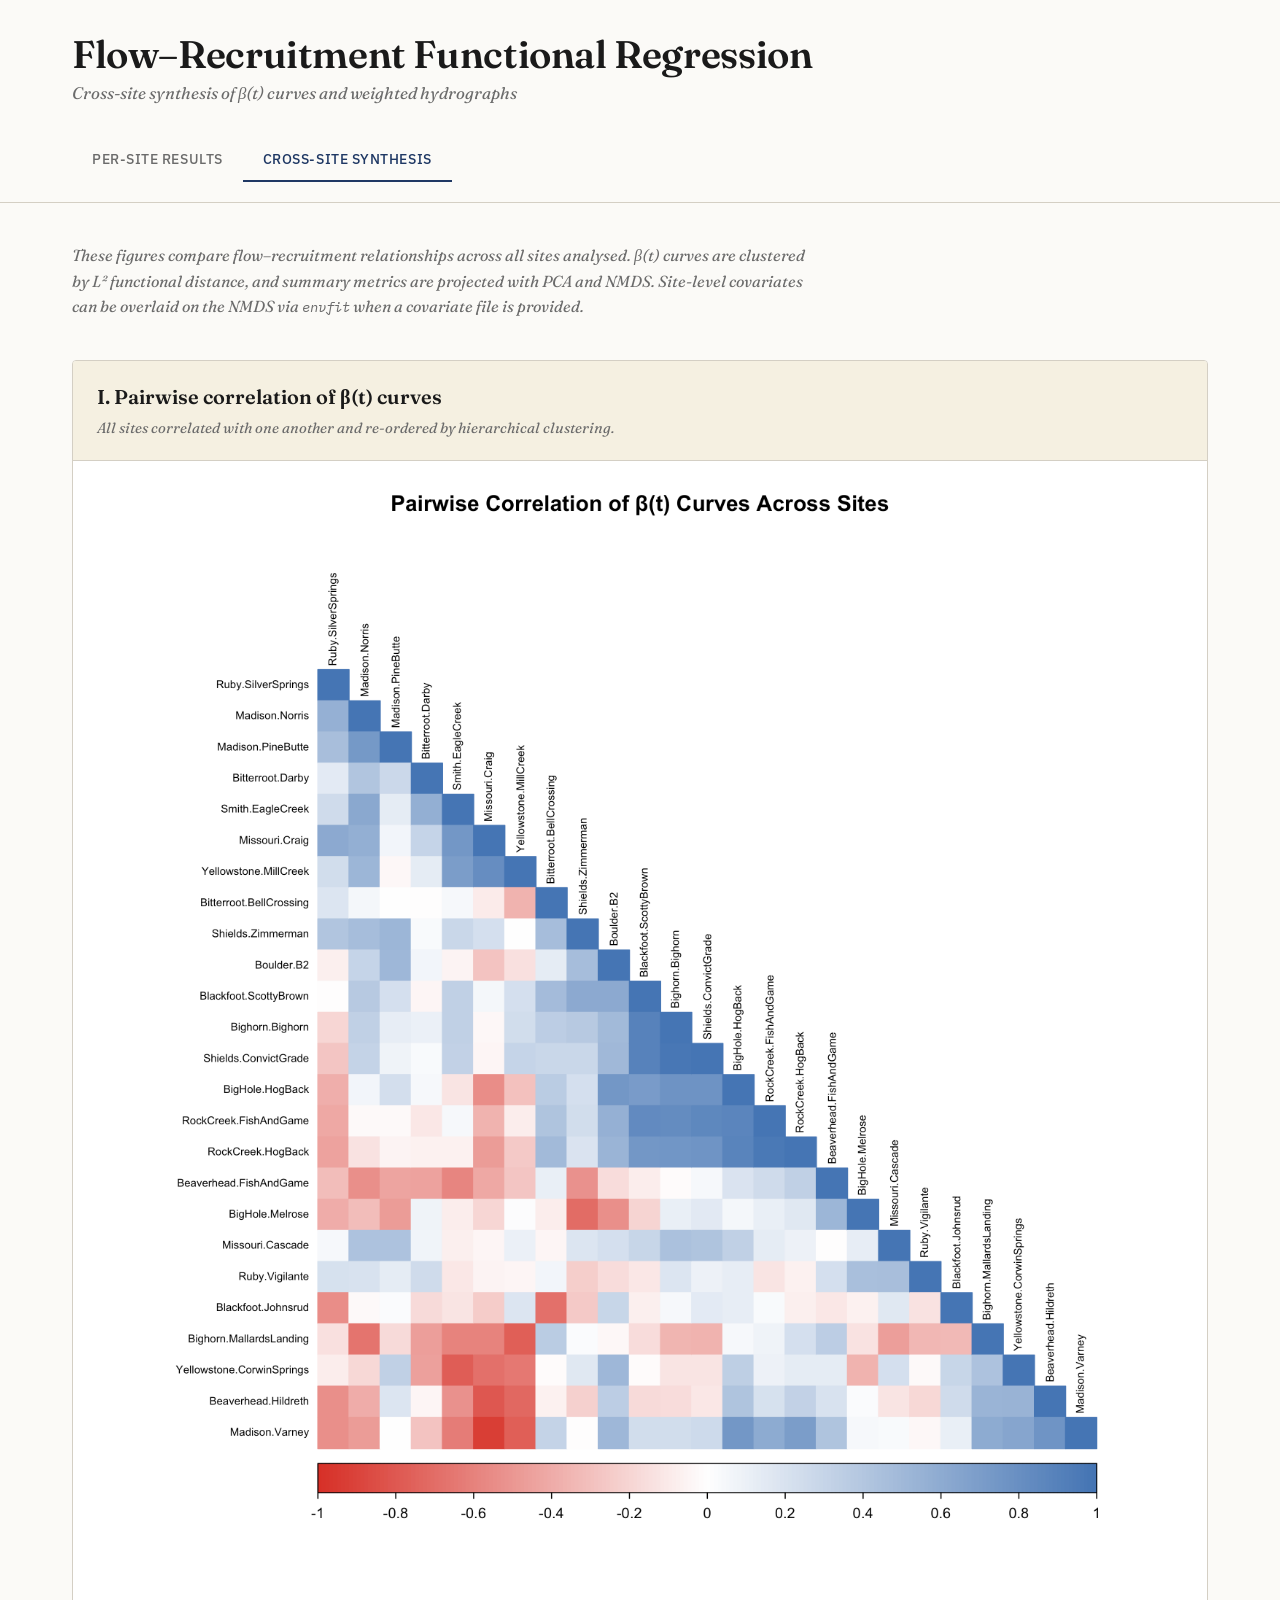
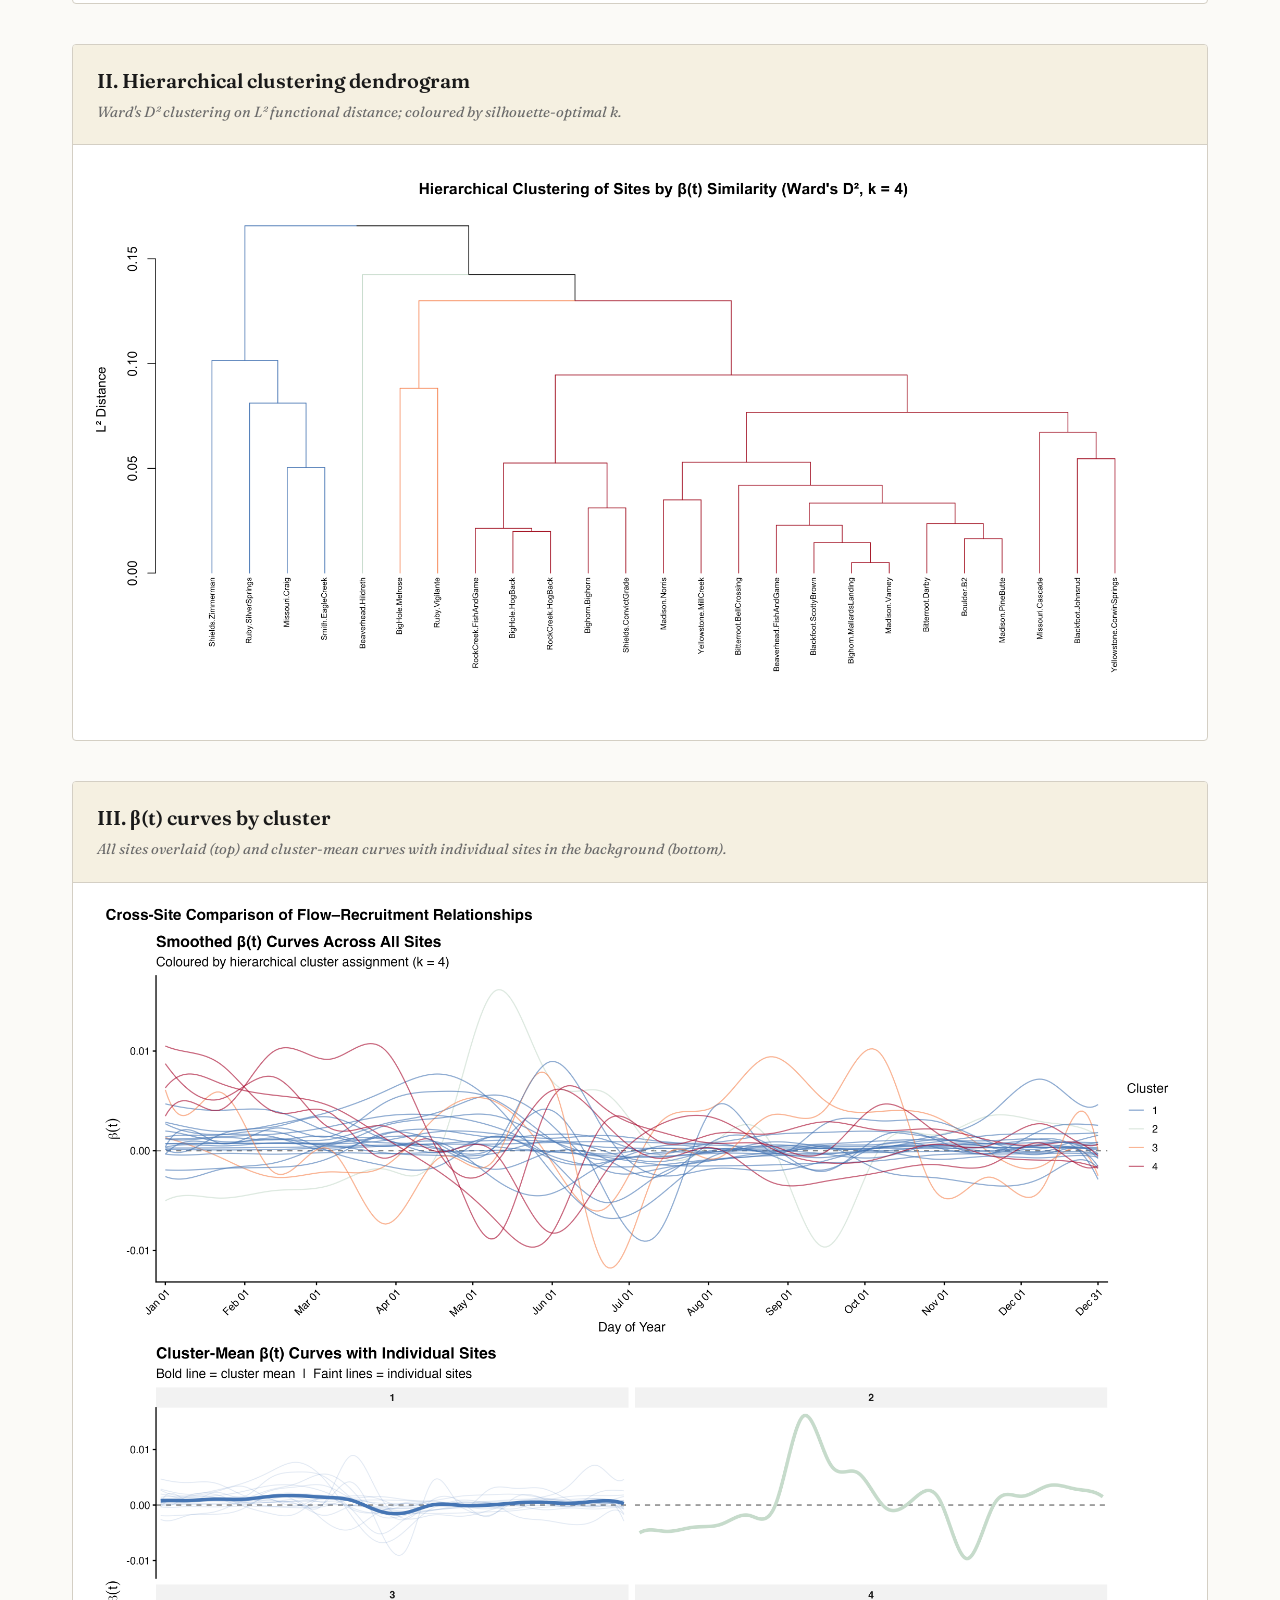
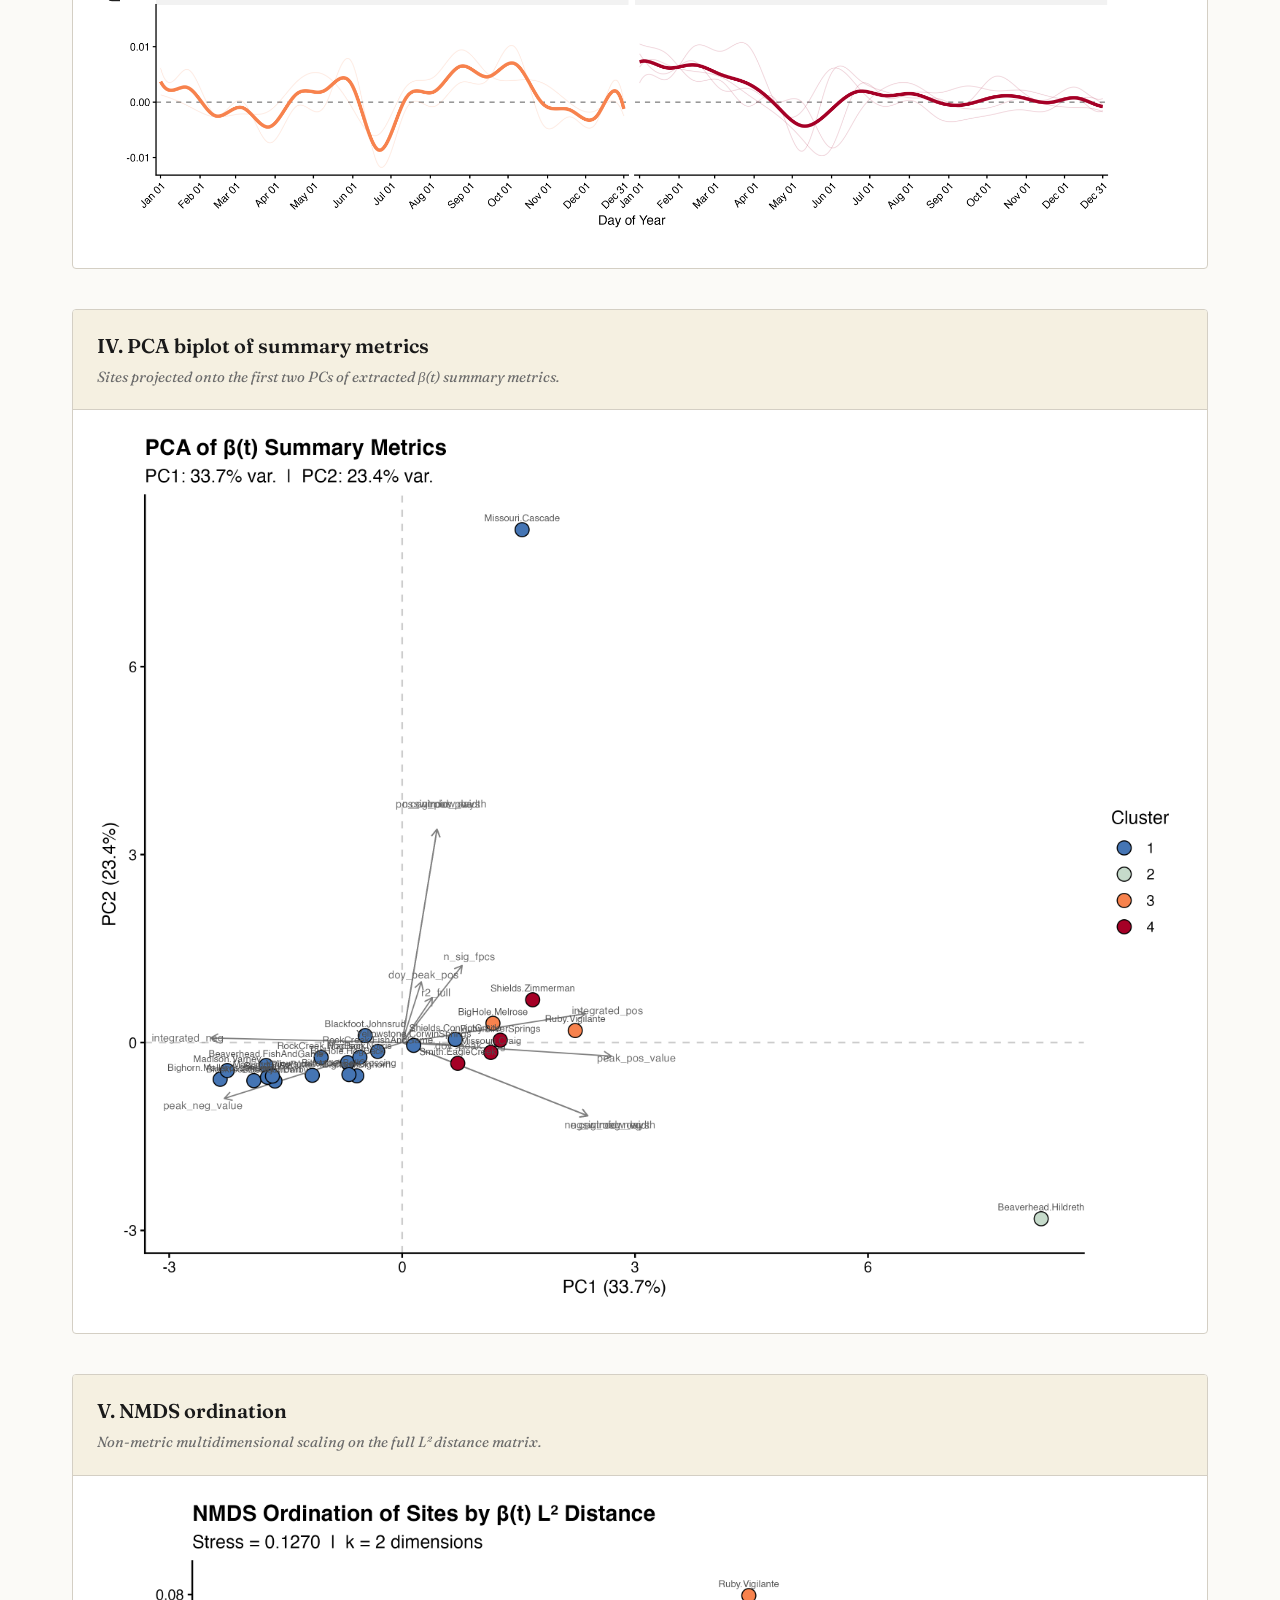
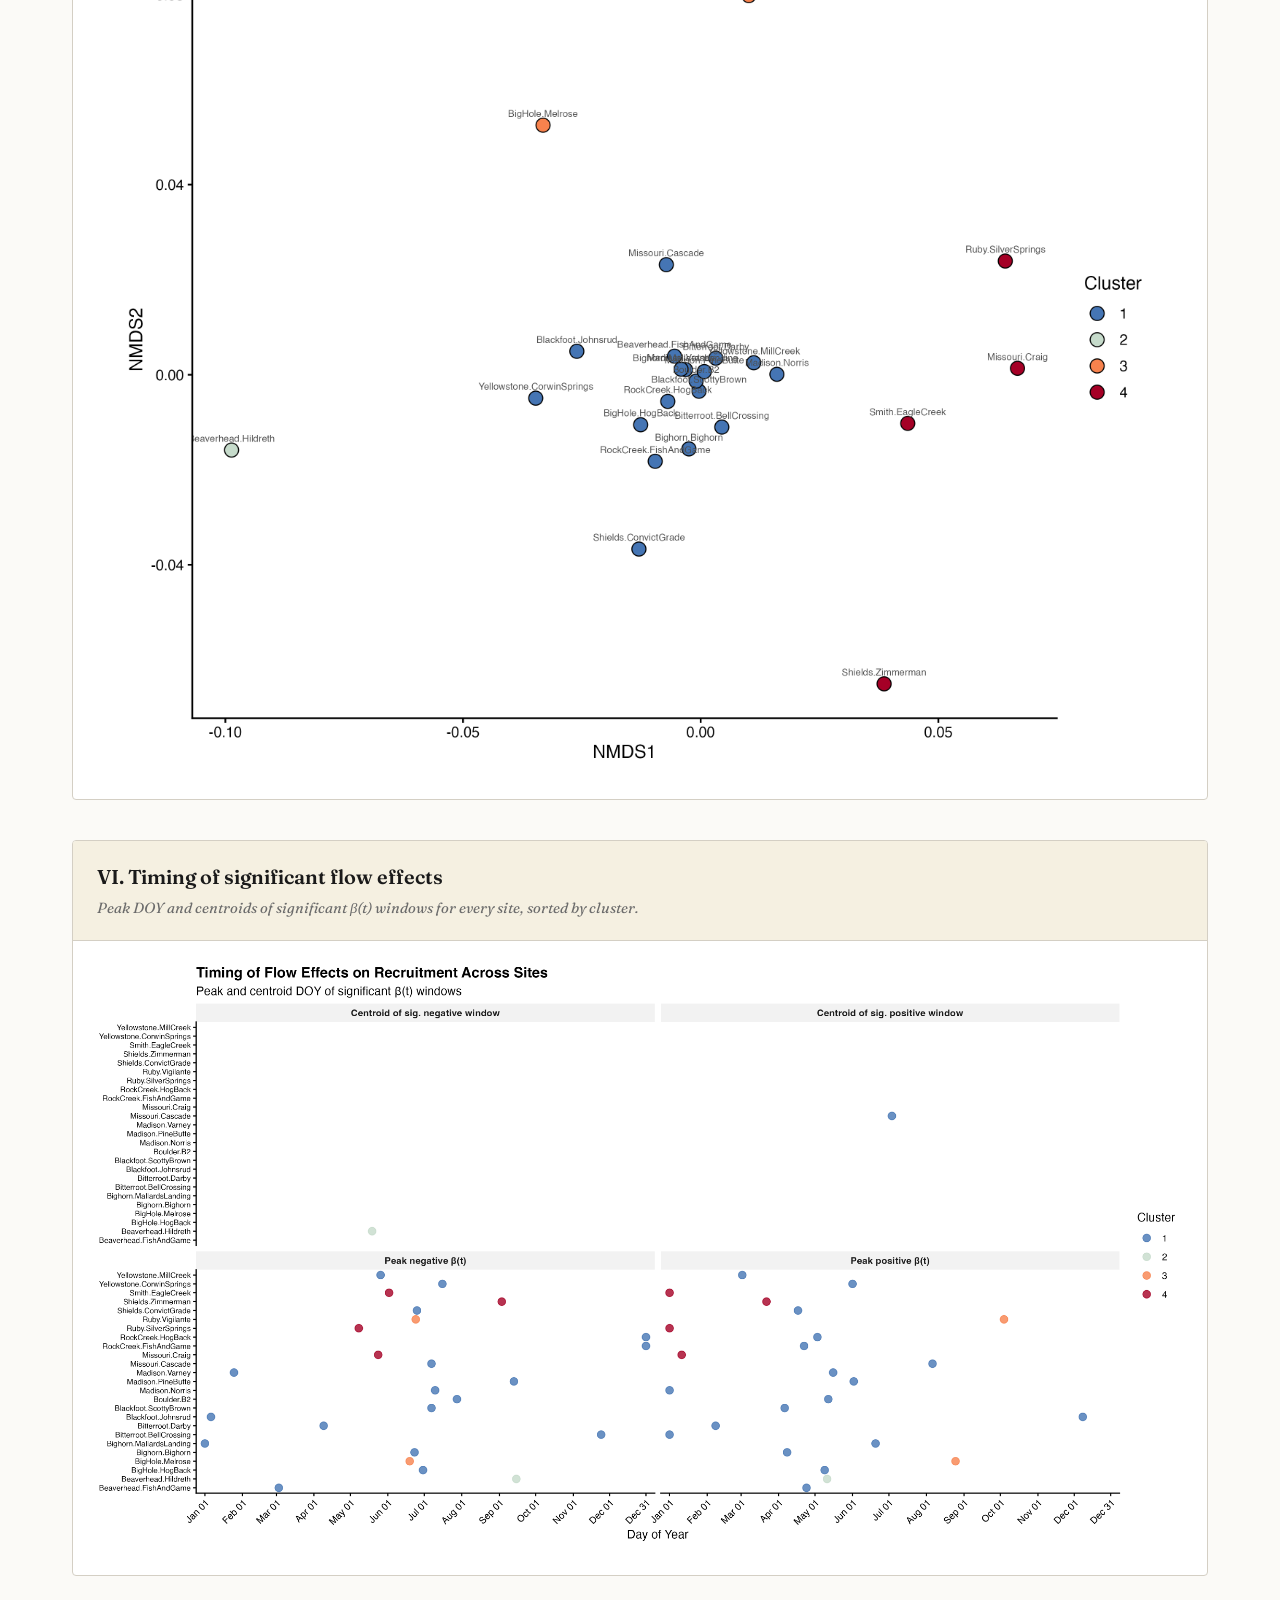
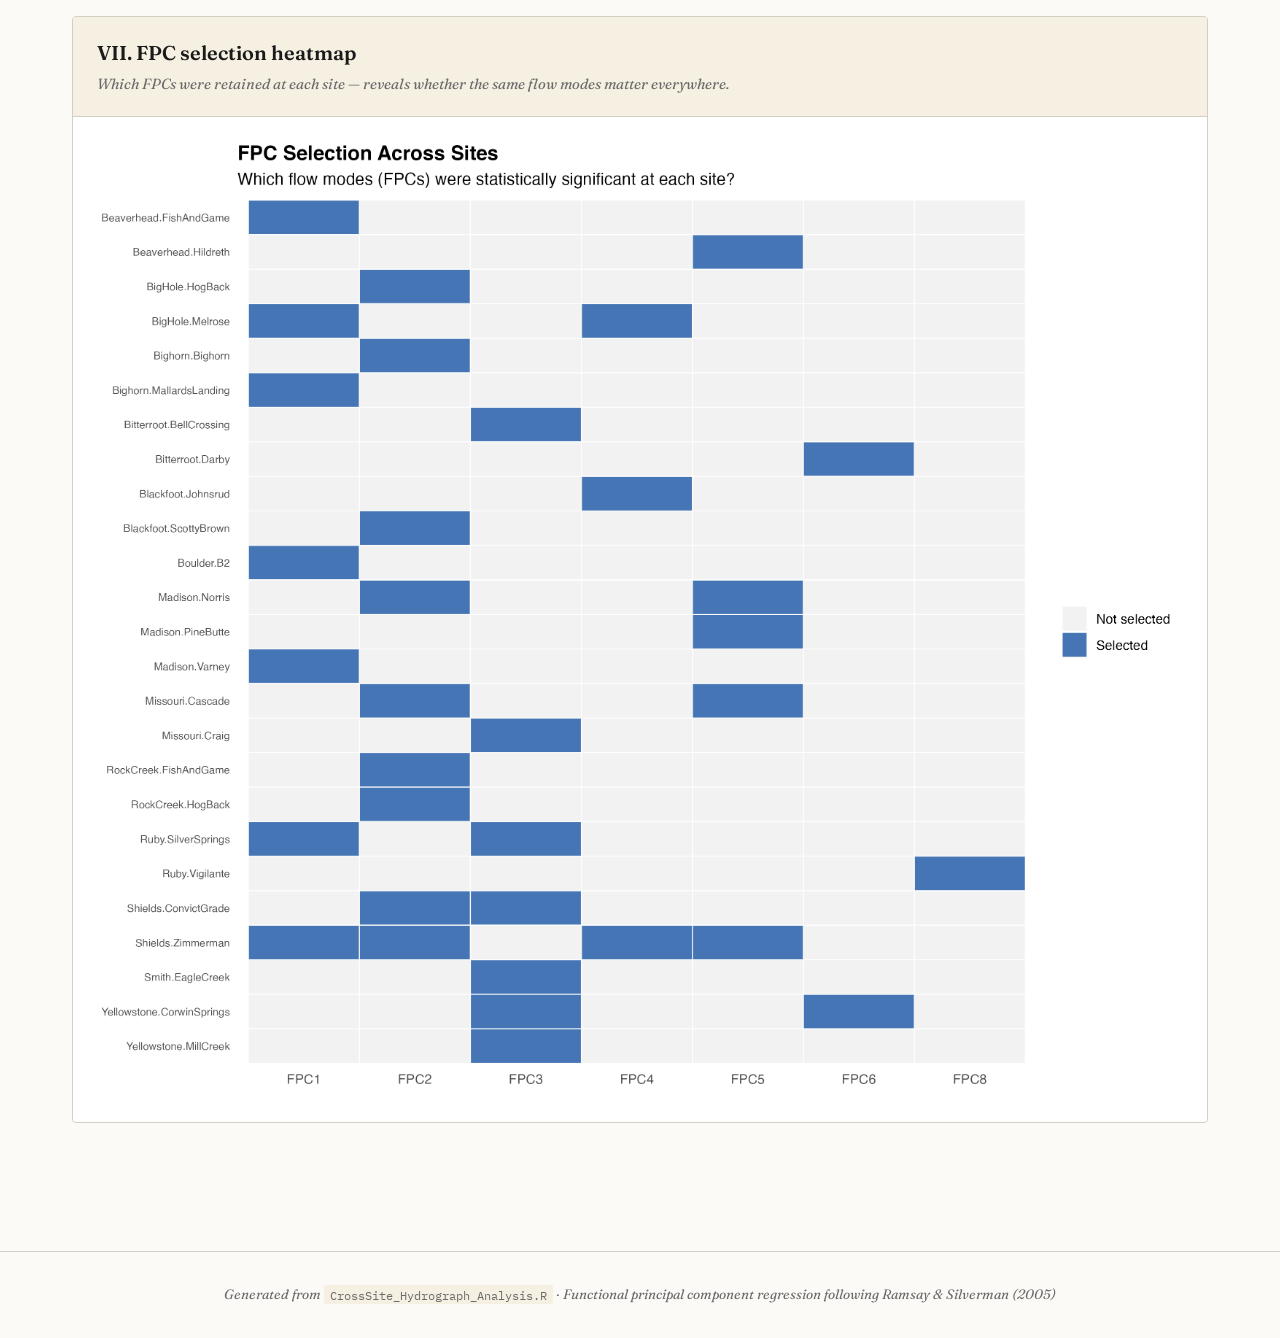
==== docs/cross_site.html @ 1766e35a "initial commit" ====
<!DOCTYPE html>
<html lang="en">
<head>
  <meta charset="UTF-8">
  <meta name="viewport" content="width=device-width, initial-scale=1.0">
  <title>Cross-site Synthesis — Flow–Recruitment FPCA</title>
  <link rel="stylesheet" href="style.css">
</head>
<body>

<header class="site-header">
  <div class="header-inner">
    <div class="brand">
      <h1>Flow–Recruitment Functional Regression</h1>
      <p class="tagline">Cross-site synthesis of β(t) curves and weighted hydrographs</p>
    </div>
    <nav class="tabs">
      <a href="index.html">Per-site Results</a>
      <a href="cross_site.html" class="active">Cross-site Synthesis</a>
    </nav>
  </div>
</header>

<main>

  <p class="section-description" style="margin-bottom: 2.5rem; max-width: 75ch;">
    These figures compare flow–recruitment relationships across all sites
    analysed. β(t) curves are clustered by L² functional distance, and summary
    metrics are projected with PCA and NMDS. Site-level covariates can be
    overlaid on the NMDS via <code style="font-family:var(--mono); font-size:0.85em;">envfit</code>
    when a covariate file is provided.
  </p>

  <div class="cross-site-grid">

    <article class="cross-site-card">
      <div class="card-header">
        <h3>I. Pairwise correlation of β(t) curves</h3>
        <p class="desc">All sites correlated with one another and re-ordered by hierarchical clustering.</p>
      </div>
      <div class="card-body">
        <img src="assets/cross_site/beta_correlation_matrix.png"
             alt="Correlation matrix of β(t) curves across sites">
      </div>
    </article>

    <article class="cross-site-card">
      <div class="card-header">
        <h3>II. Hierarchical clustering dendrogram</h3>
        <p class="desc">Ward's D² clustering on L² functional distance; coloured by silhouette-optimal k.</p>
      </div>
      <div class="card-body">
        <img src="assets/cross_site/site_dendrogram.png"
             alt="Hierarchical clustering dendrogram of sites">
      </div>
    </article>

    <article class="cross-site-card">
      <div class="card-header">
        <h3>III. β(t) curves by cluster</h3>
        <p class="desc">All sites overlaid (top) and cluster-mean curves with individual sites in the background (bottom).</p>
      </div>
      <div class="card-body">
        <img src="assets/cross_site/all_beta_curves_clustered.png"
             alt="β(t) curves coloured by cluster">
      </div>
    </article>

    <article class="cross-site-card">
      <div class="card-header">
        <h3>IV. PCA biplot of summary metrics</h3>
        <p class="desc">Sites projected onto the first two PCs of extracted β(t) summary metrics.</p>
      </div>
      <div class="card-body">
        <img src="assets/cross_site/pca_biplot.png"
             alt="PCA biplot of β(t) summary metrics">
      </div>
    </article>

    <article class="cross-site-card">
      <div class="card-header">
        <h3>V. NMDS ordination</h3>
        <p class="desc">Non-metric multidimensional scaling on the full L² distance matrix.</p>
      </div>
      <div class="card-body">
        <img src="assets/cross_site/nmds_ordination.png"
             alt="NMDS ordination of sites by β(t) distance">
      </div>
    </article>

    <article class="cross-site-card">
      <div class="card-header">
        <h3>VI. Timing of significant flow effects</h3>
        <p class="desc">Peak DOY and centroids of significant β(t) windows for every site, sorted by cluster.</p>
      </div>
      <div class="card-body">
        <img src="assets/cross_site/timing_summary.png"
             alt="Timing summary of significant flow effects">
      </div>
    </article>

    <article class="cross-site-card">
      <div class="card-header">
        <h3>VII. FPC selection heatmap</h3>
        <p class="desc">Which FPCs were retained at each site — reveals whether the same flow modes matter everywhere.</p>
      </div>
      <div class="card-body">
        <img src="assets/cross_site/fpc_selection_heatmap.png"
             alt="Heatmap of FPC selection across sites">
      </div>
    </article>

  </div>

</main>

<footer>
  Generated from <code>CrossSite_Hydrograph_Analysis.R</code> · Functional
  principal component regression following Ramsay &amp; Silverman (2005)
</footer>

</body>
</html>
---- docs/style.css ----
/* ==========================================================================
   Flow–Recruitment Functional Regression — Results Viewer
   Editorial / scientific journal aesthetic
   ========================================================================== */

@import url('https://fonts.googleapis.com/css2?family=Fraunces:opsz,wght@9..144,400;9..144,500;9..144,600;9..144,700&family=IBM+Plex+Sans:wght@400;500;600&family=IBM+Plex+Mono:wght@400;500&display=swap');

:root {
  --ink:        #1a1a1a;
  --ink-soft:   #3d3d3d;
  --ink-fade:   #6b6b6b;
  --paper:      #fbfaf7;
  --rule:       #d4cfc4;
  --rule-soft:  #e8e3d8;
  --accent:     #1f3864;
  --accent-2:   #8b1a1a;
  --highlight:  #f5f0e1;
  --serif:      'Fraunces', Georgia, 'Times New Roman', serif;
  --sans:       'IBM Plex Sans', system-ui, sans-serif;
  --mono:       'IBM Plex Mono', 'Courier New', monospace;
  --max-width:  1200px;
}

* { box-sizing: border-box; margin: 0; padding: 0; }

html { scroll-behavior: smooth; }

body {
  font-family: var(--sans);
  font-size: 16px;
  line-height: 1.6;
  color: var(--ink);
  background: var(--paper);
  -webkit-font-smoothing: antialiased;
  text-rendering: optimizeLegibility;
}

/* ============ Header ================================================== */
header.site-header {
  border-bottom: 1px solid var(--rule);
  background: var(--paper);
  padding: 2rem 0 1.25rem;
}

.header-inner {
  max-width: var(--max-width);
  margin: 0 auto;
  padding: 0 2rem;
  display: flex;
  align-items: flex-end;
  justify-content: space-between;
  gap: 2rem;
  flex-wrap: wrap;
}

.brand h1 {
  font-family: var(--serif);
  font-weight: 600;
  font-size: clamp(1.75rem, 3vw, 2.5rem);
  line-height: 1.15;
  letter-spacing: -0.01em;
  color: var(--ink);
  margin-bottom: 0.25rem;
}

.brand .tagline {
  font-family: var(--serif);
  font-style: italic;
  font-size: 1.05rem;
  color: var(--ink-fade);
  font-weight: 400;
}

nav.tabs {
  display: flex;
  gap: 0;
  align-items: stretch;
}

nav.tabs a {
  font-family: var(--sans);
  font-size: 0.85rem;
  font-weight: 500;
  letter-spacing: 0.04em;
  text-transform: uppercase;
  color: var(--ink-fade);
  text-decoration: none;
  padding: 0.6rem 1.25rem;
  border-bottom: 2px solid transparent;
  transition: color 0.15s, border-color 0.15s;
}

nav.tabs a:hover {
  color: var(--ink);
}

nav.tabs a.active {
  color: var(--accent);
  border-bottom-color: var(--accent);
}

/* ============ Main layout ============================================= */
main {
  max-width: var(--max-width);
  margin: 0 auto;
  padding: 2.5rem 2rem 4rem;
}

/* ============ Site selector =========================================== */
.selector-bar {
  display: flex;
  align-items: center;
  gap: 1.5rem;
  padding: 1.25rem 1.5rem;
  background: white;
  border: 1px solid var(--rule);
  border-radius: 4px;
  margin-bottom: 2.5rem;
  flex-wrap: wrap;
}

.selector-bar label {
  font-family: var(--serif);
  font-size: 1rem;
  font-style: italic;
  color: var(--ink-soft);
  white-space: nowrap;
}

.selector-bar select {
  flex: 1;
  min-width: 220px;
  font-family: var(--sans);
  font-size: 0.95rem;
  font-weight: 500;
  color: var(--ink);
  padding: 0.55rem 2.25rem 0.55rem 0.85rem;
  background: white url("data:image/svg+xml,%3Csvg xmlns='http://www.w3.org/2000/svg' width='12' height='12' viewBox='0 0 12 12'%3E%3Cpath d='M2 4l4 4 4-4' stroke='%231a1a1a' stroke-width='1.5' fill='none' stroke-linecap='round' stroke-linejoin='round'/%3E%3C/svg%3E") no-repeat right 0.85rem center;
  border: 1px solid var(--rule);
  border-radius: 3px;
  appearance: none;
  cursor: pointer;
  transition: border-color 0.15s;
}

.selector-bar select:hover,
.selector-bar select:focus {
  border-color: var(--accent);
  outline: none;
}

.site-meta {
  display: flex;
  gap: 1.5rem;
  font-family: var(--mono);
  font-size: 0.78rem;
  color: var(--ink-fade);
  letter-spacing: 0.02em;
}

.site-meta .meta-item {
  display: flex;
  flex-direction: column;
  gap: 2px;
}

.site-meta .meta-label {
  text-transform: uppercase;
  font-size: 0.68rem;
  color: var(--ink-fade);
  letter-spacing: 0.08em;
}

.site-meta .meta-value {
  font-size: 0.95rem;
  color: var(--ink);
  font-weight: 500;
}

/* ============ Page sections =========================================== */
.page-section {
  margin-bottom: 4rem;
  scroll-margin-top: 1rem;
}

.section-header {
  display: flex;
  align-items: baseline;
  gap: 1rem;
  margin-bottom: 1.5rem;
  padding-bottom: 0.75rem;
  border-bottom: 1px solid var(--rule-soft);
}

.section-number {
  font-family: var(--serif);
  font-size: 0.85rem;
  font-style: italic;
  color: var(--accent-2);
  font-weight: 500;
  letter-spacing: 0.05em;
}

.section-header h2 {
  font-family: var(--serif);
  font-weight: 600;
  font-size: 1.6rem;
  letter-spacing: -0.005em;
  color: var(--ink);
}

.section-description {
  font-family: var(--serif);
  font-style: italic;
  font-size: 1rem;
  color: var(--ink-fade);
  max-width: 65ch;
  margin-bottom: 1.5rem;
}

.figure-container {
  background: white;
  border: 1px solid var(--rule);
  border-radius: 4px;
  padding: 1rem;
  text-align: center;
}

.figure-container img {
  max-width: 100%;
  height: auto;
  display: block;
  margin: 0 auto;
}

.figure-container .caption {
  font-family: var(--serif);
  font-style: italic;
  font-size: 0.9rem;
  color: var(--ink-fade);
  margin-top: 0.75rem;
  padding-top: 0.75rem;
  border-top: 1px solid var(--rule-soft);
  text-align: left;
  max-width: 90ch;
  margin-left: auto;
  margin-right: auto;
}

/* ============ Loading / empty state =================================== */
.loading {
  text-align: center;
  padding: 4rem 1rem;
  color: var(--ink-fade);
  font-family: var(--serif);
  font-style: italic;
  font-size: 1.05rem;
}

.error-box {
  padding: 1.5rem;
  background: #fff3f3;
  border-left: 4px solid var(--accent-2);
  margin: 2rem 0;
  font-family: var(--serif);
  color: var(--accent-2);
}

/* ============ Footer ================================================== */
footer {
  border-top: 1px solid var(--rule);
  margin-top: 4rem;
  padding: 2rem;
  text-align: center;
  font-family: var(--serif);
  font-style: italic;
  font-size: 0.85rem;
  color: var(--ink-fade);
}

footer code {
  font-family: var(--mono);
  font-style: normal;
  font-size: 0.78rem;
  background: var(--highlight);
  padding: 0.1rem 0.35rem;
  border-radius: 2px;
}

/* ============ Cross-site page ========================================= */
.cross-site-grid {
  display: grid;
  grid-template-columns: 1fr;
  gap: 2.5rem;
}

.cross-site-card {
  background: white;
  border: 1px solid var(--rule);
  border-radius: 4px;
  overflow: hidden;
}

.cross-site-card .card-header {
  padding: 1.25rem 1.5rem;
  background: var(--highlight);
  border-bottom: 1px solid var(--rule);
}

.cross-site-card .card-header h3 {
  font-family: var(--serif);
  font-weight: 600;
  font-size: 1.25rem;
  color: var(--ink);
  margin-bottom: 0.25rem;
}

.cross-site-card .card-header .desc {
  font-family: var(--serif);
  font-style: italic;
  font-size: 0.92rem;
  color: var(--ink-fade);
}

.cross-site-card .card-body {
  padding: 1.25rem;
  text-align: center;
}

.cross-site-card .card-body img {
  max-width: 100%;
  height: auto;
}

/* ============ Responsive ============================================== */
@media (max-width: 720px) {
  main { padding: 1.5rem 1rem 3rem; }
  .header-inner { padding: 0 1rem; }
  .brand h1 { font-size: 1.6rem; }
  .selector-bar { flex-direction: column; align-items: stretch; }
  .site-meta { flex-wrap: wrap; gap: 1rem; }
  nav.tabs { width: 100%; justify-content: flex-start; }
}
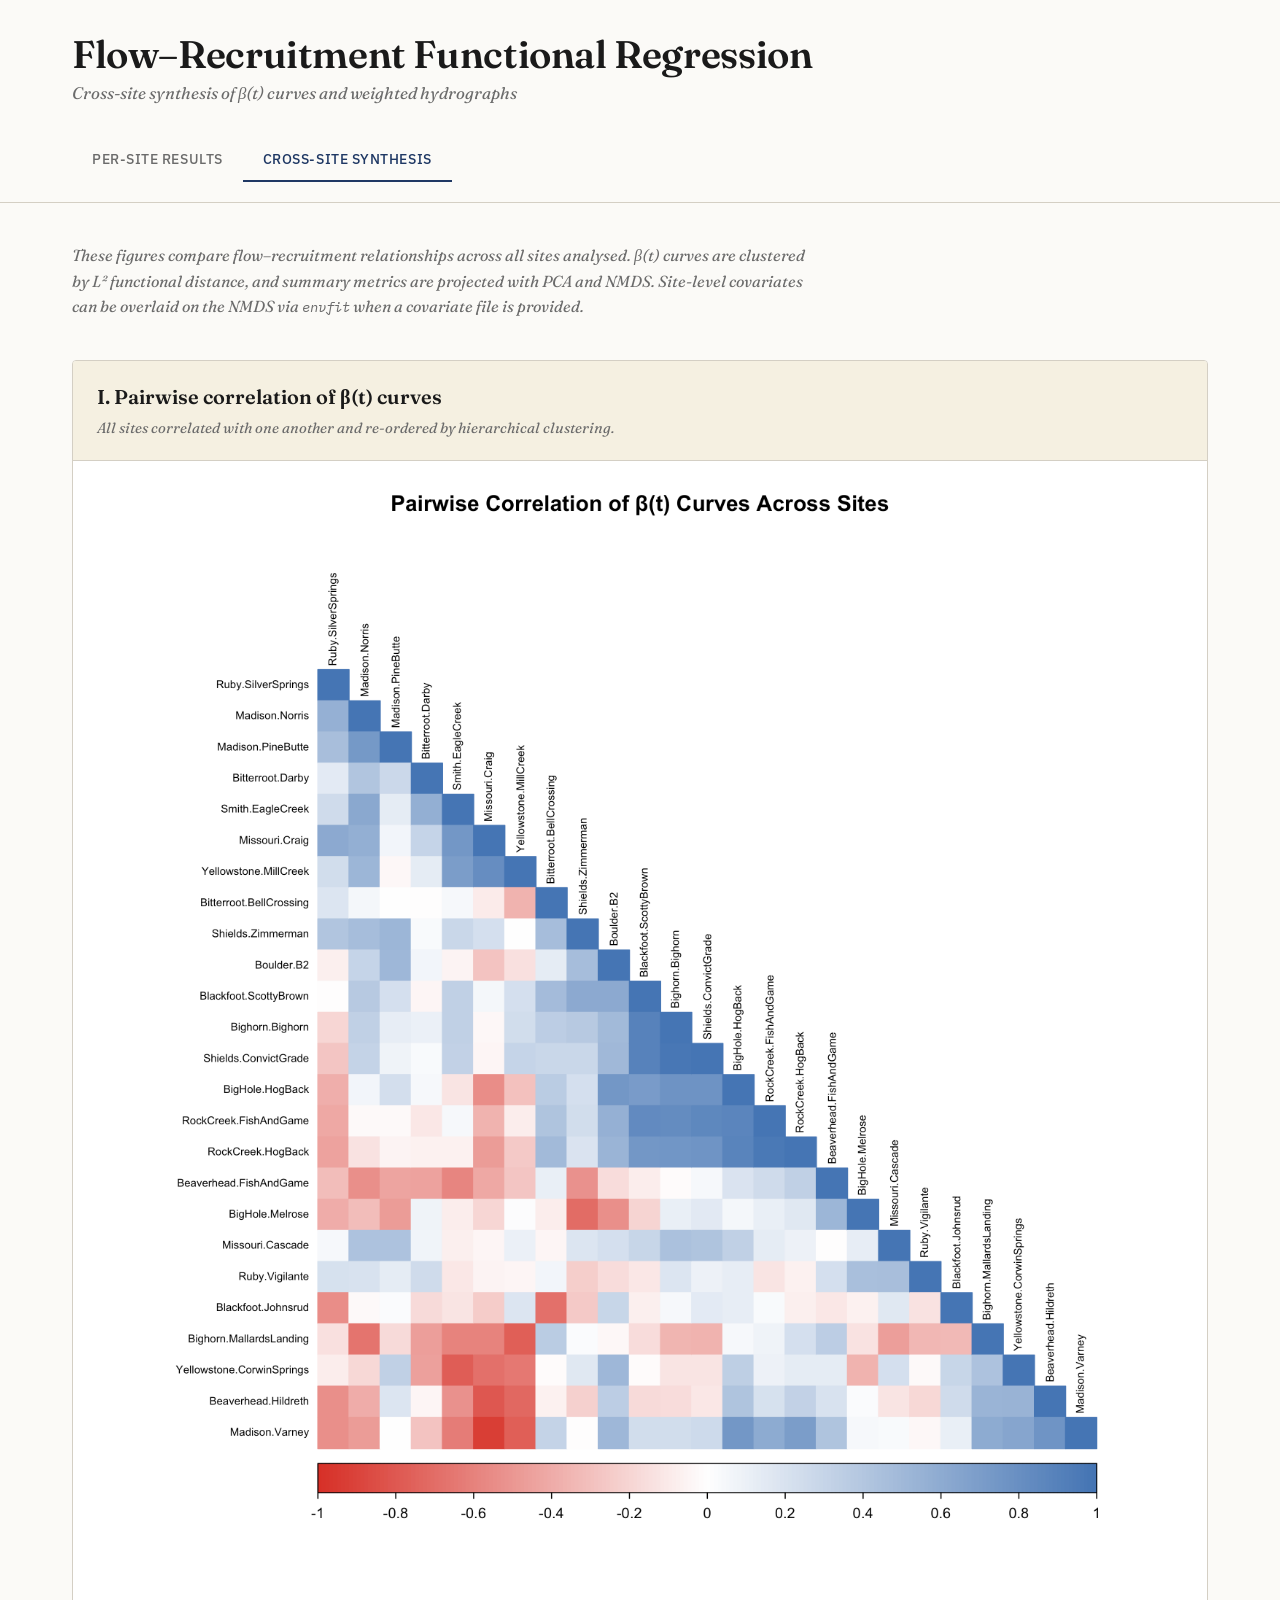
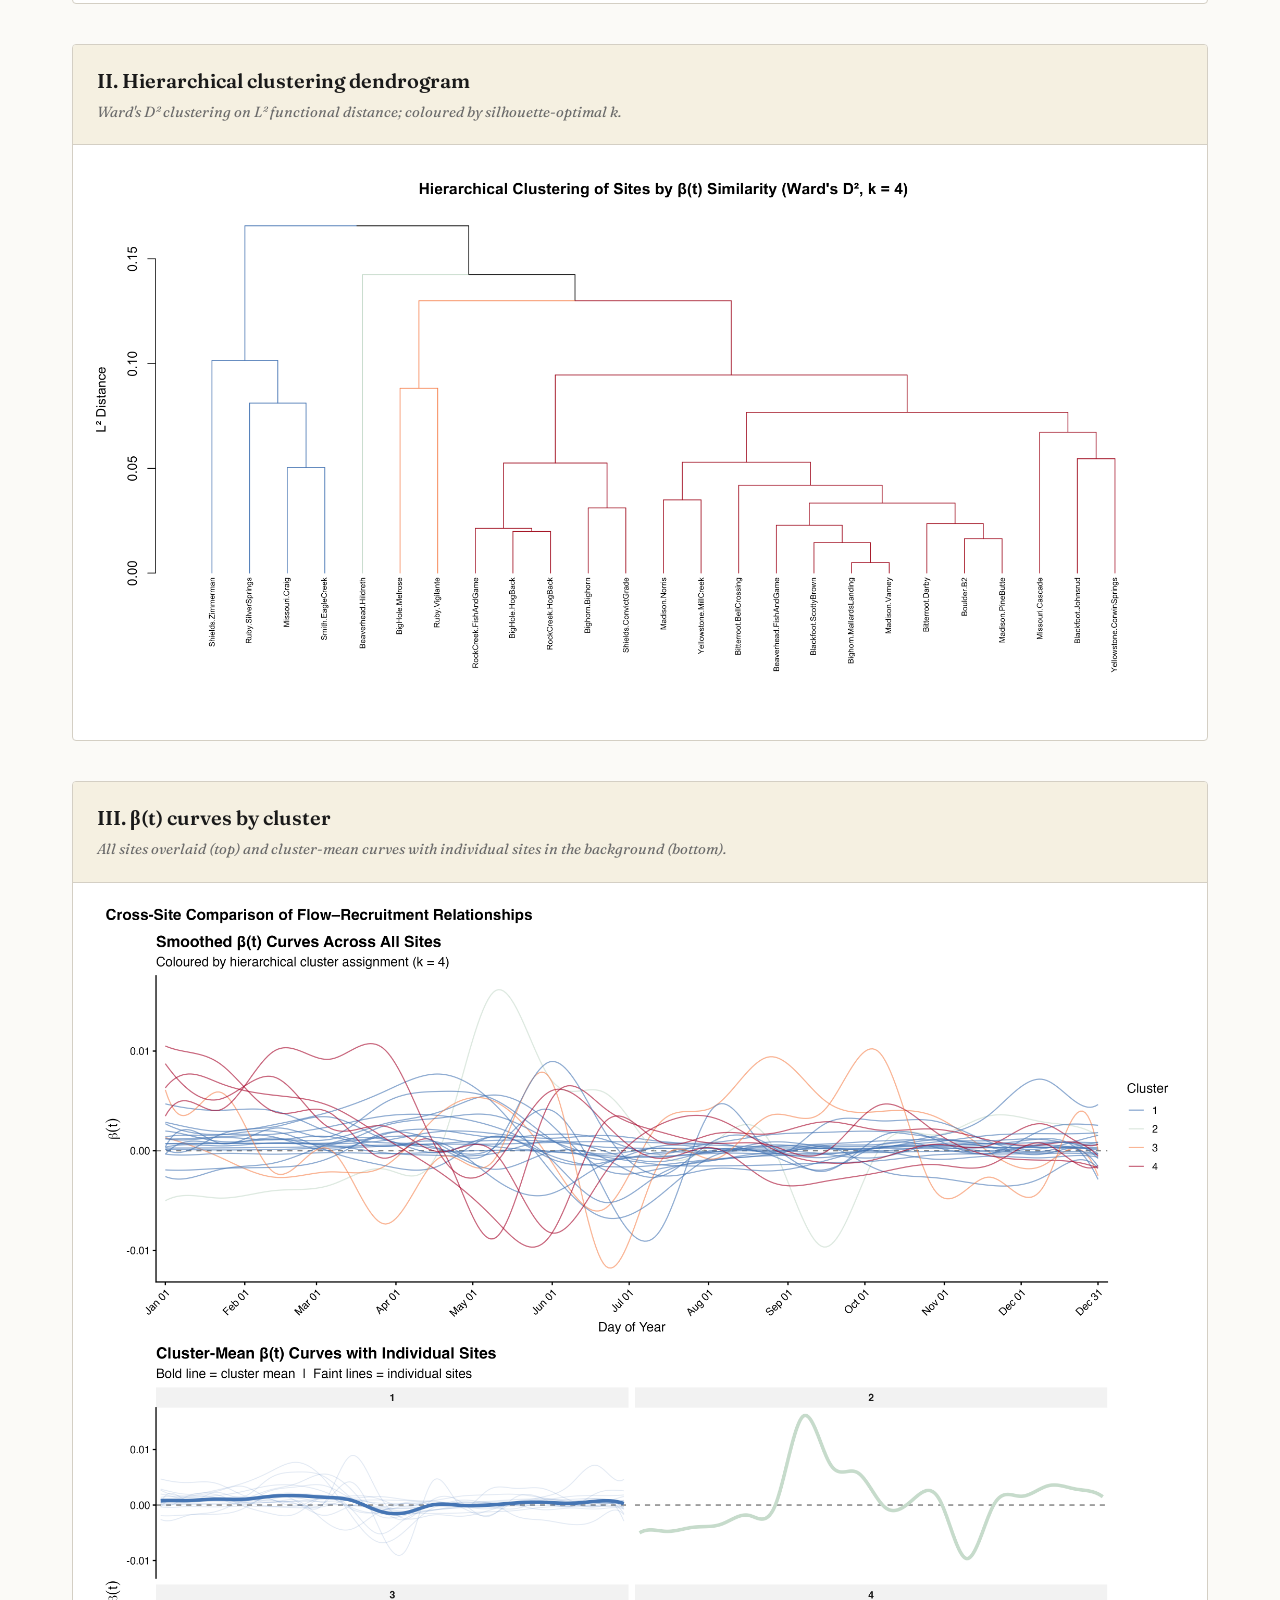
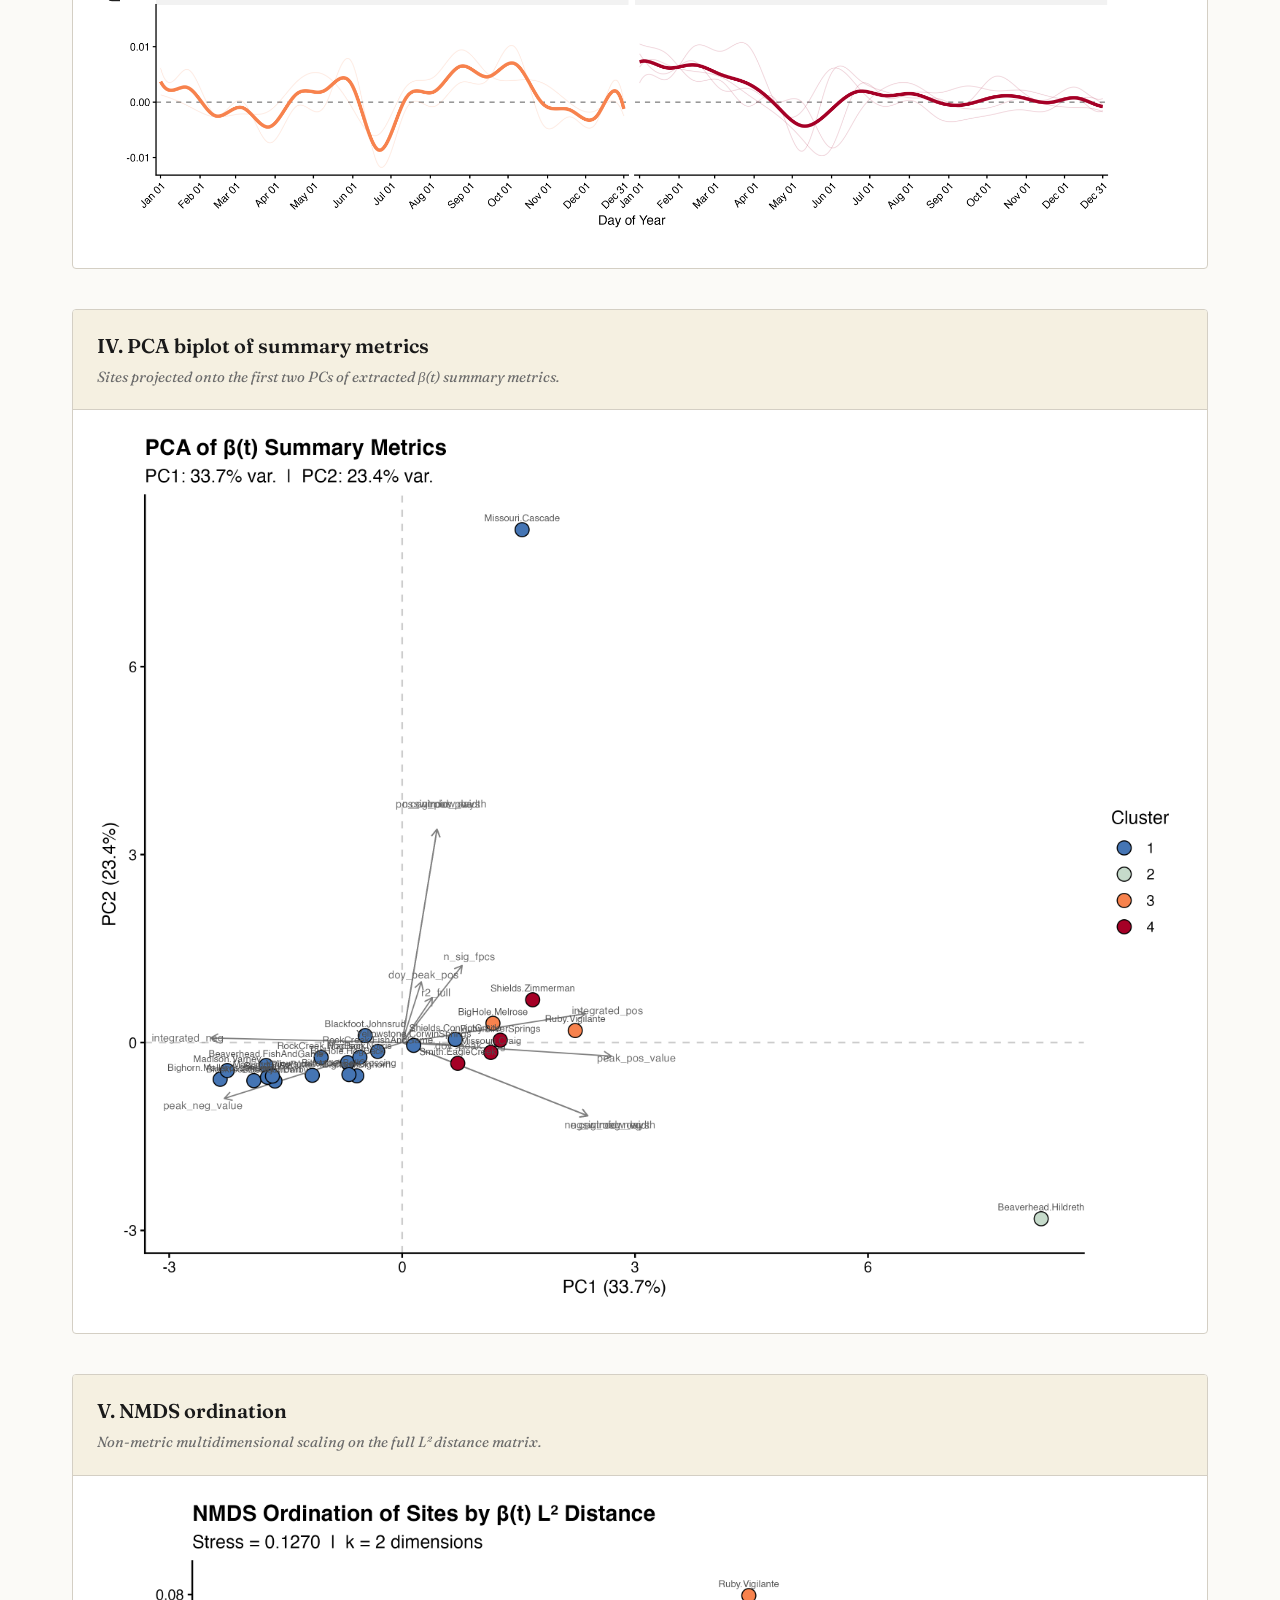
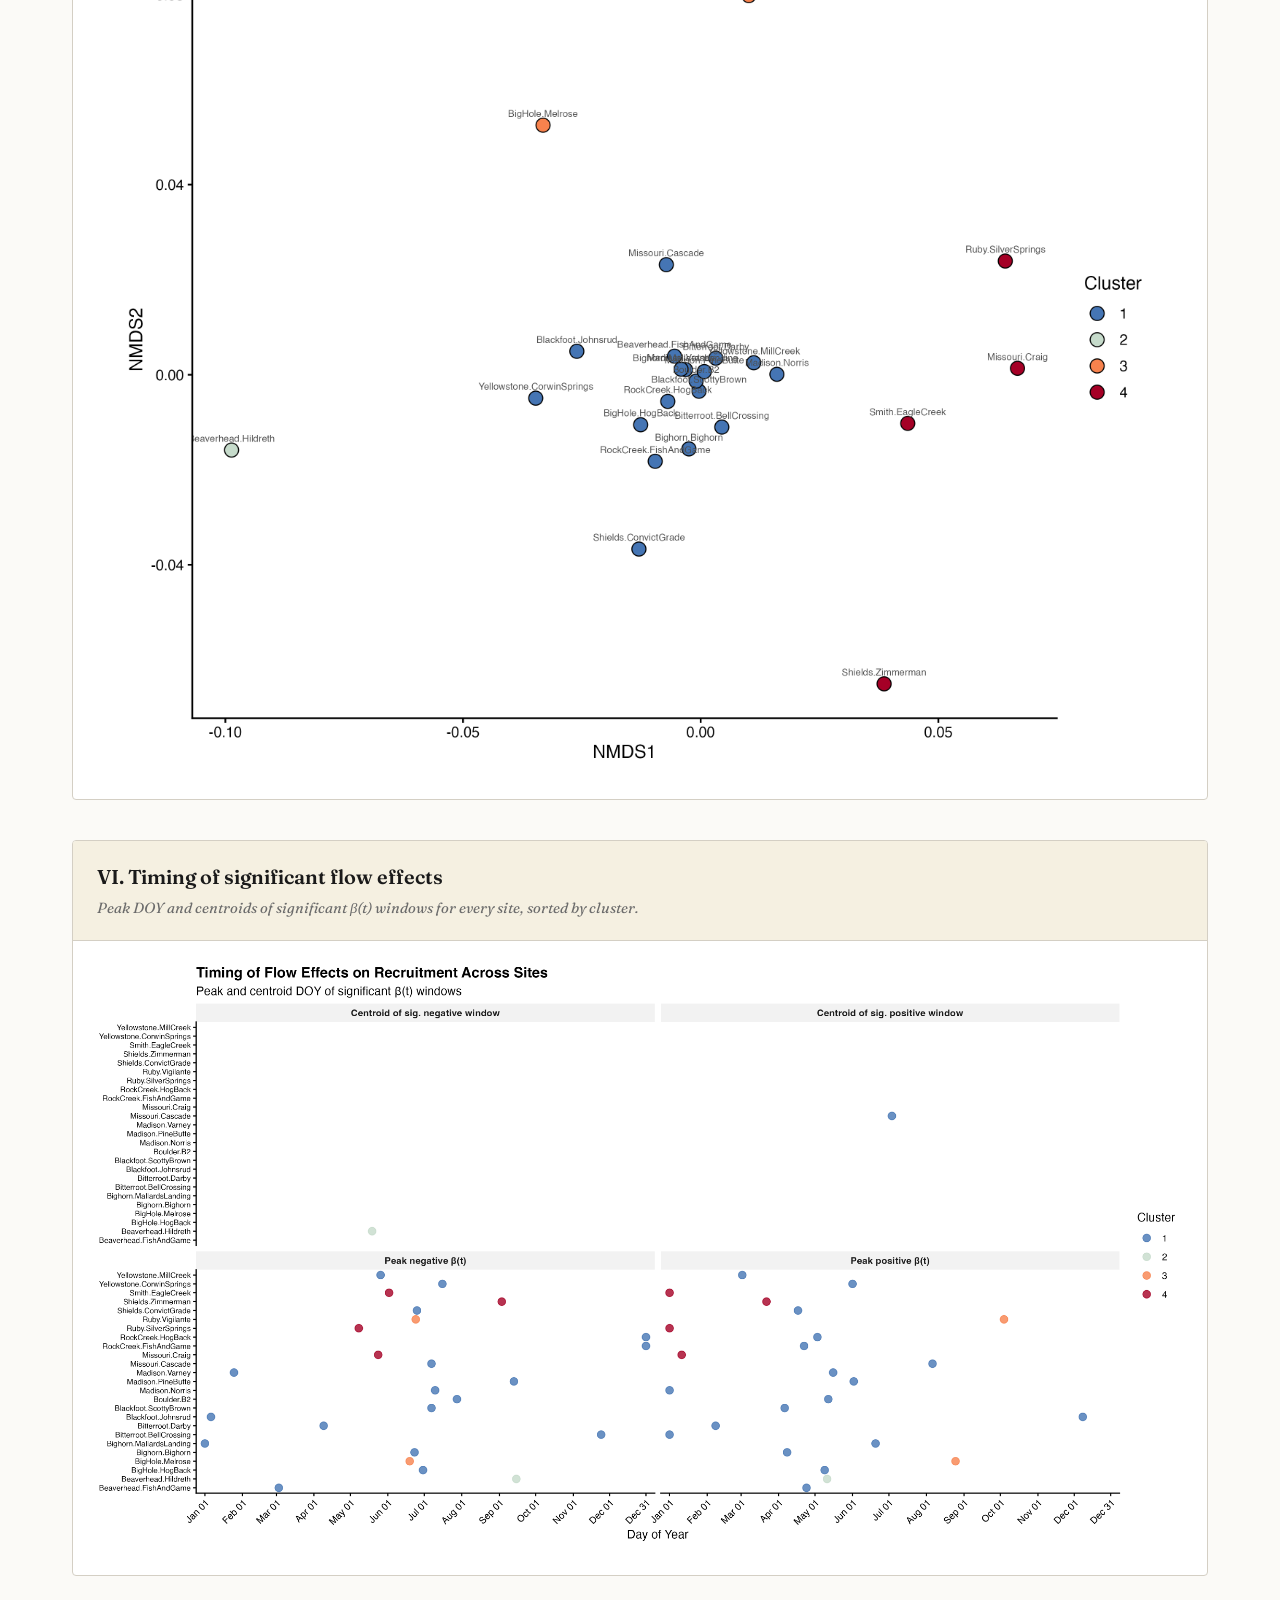
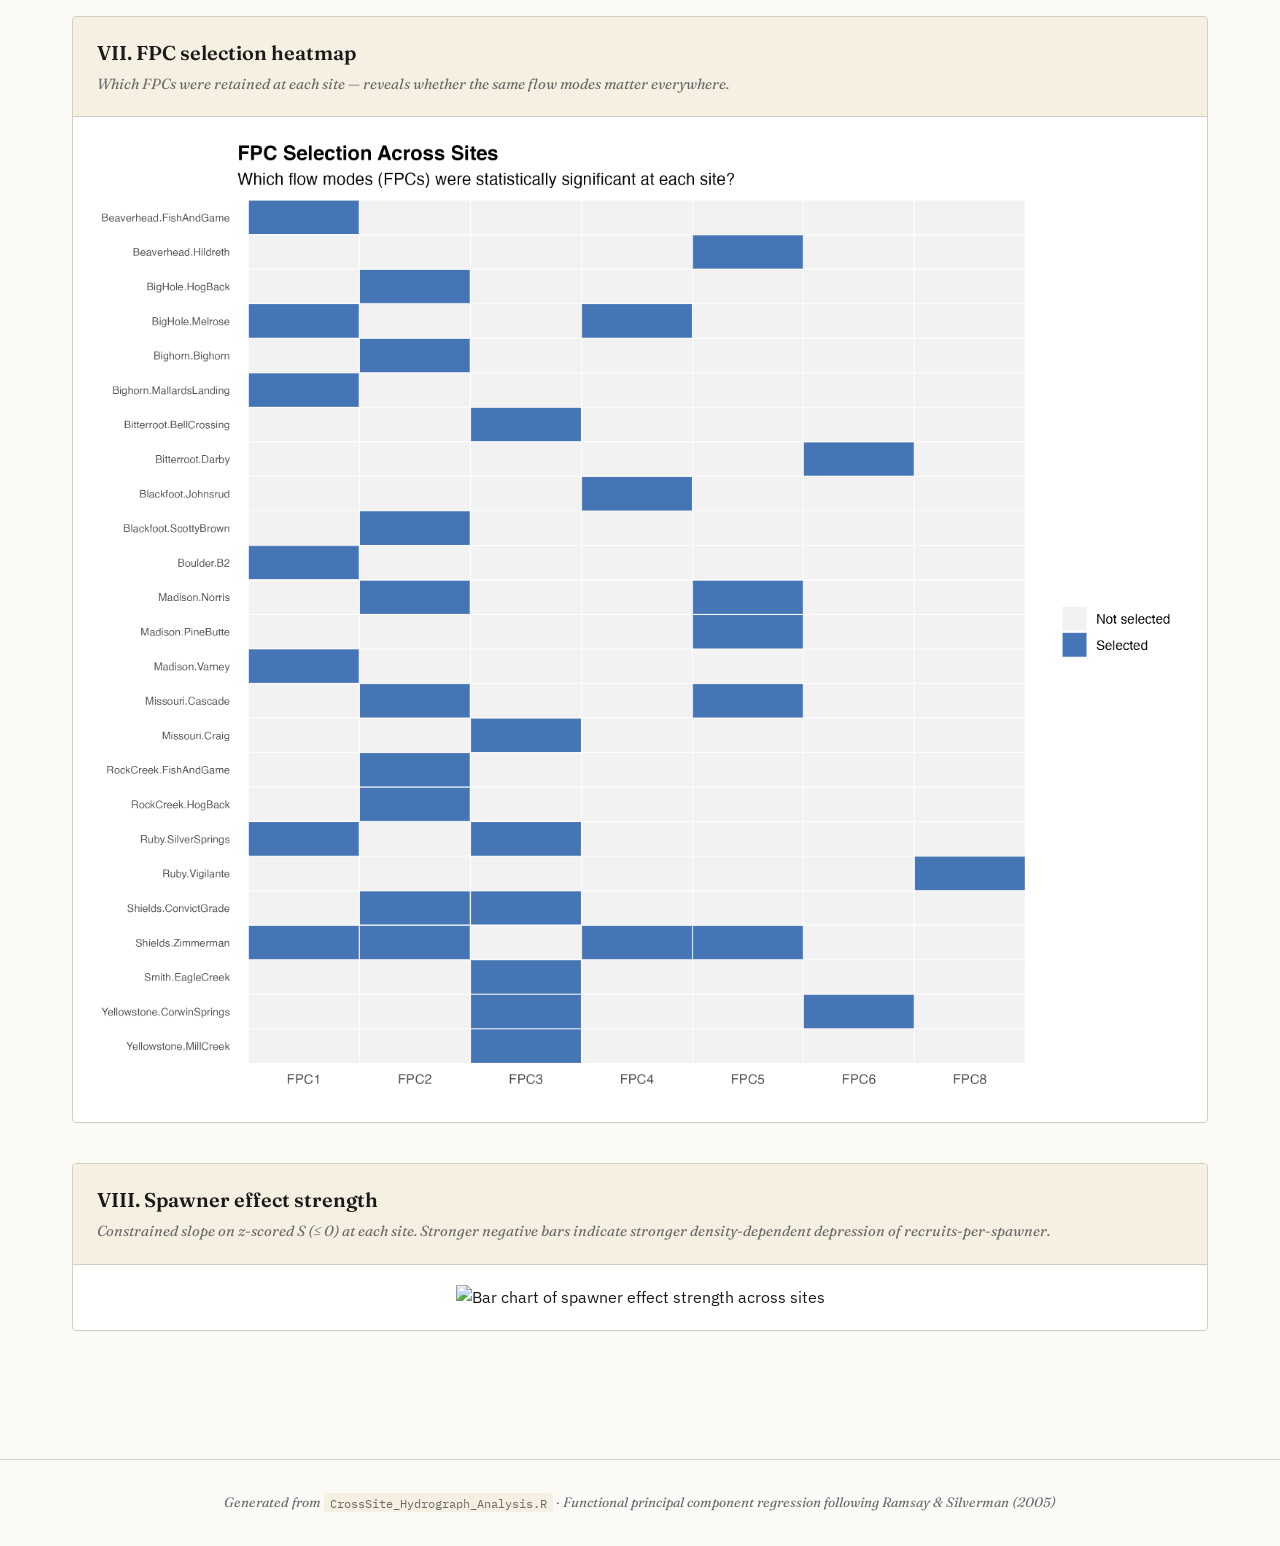
==== commit 42a16424: "updated to include negative S in lm" ====
--- a/docs/cross_site.html
+++ b/docs/cross_site.html
@@ -110,6 +110,17 @@
       </div>
     </article>
 
+    <article class="cross-site-card">
+      <div class="card-header">
+        <h3>VIII. Spawner effect strength</h3>
+        <p class="desc">Constrained slope on z-scored S (≤ 0) at each site. Stronger negative bars indicate stronger density-dependent depression of recruits-per-spawner.</p>
+      </div>
+      <div class="card-body">
+        <img src="assets/cross_site/spawner_effect_strength.png"
+             alt="Bar chart of spawner effect strength across sites">
+      </div>
+    </article>
+
   </div>
 
 </main>
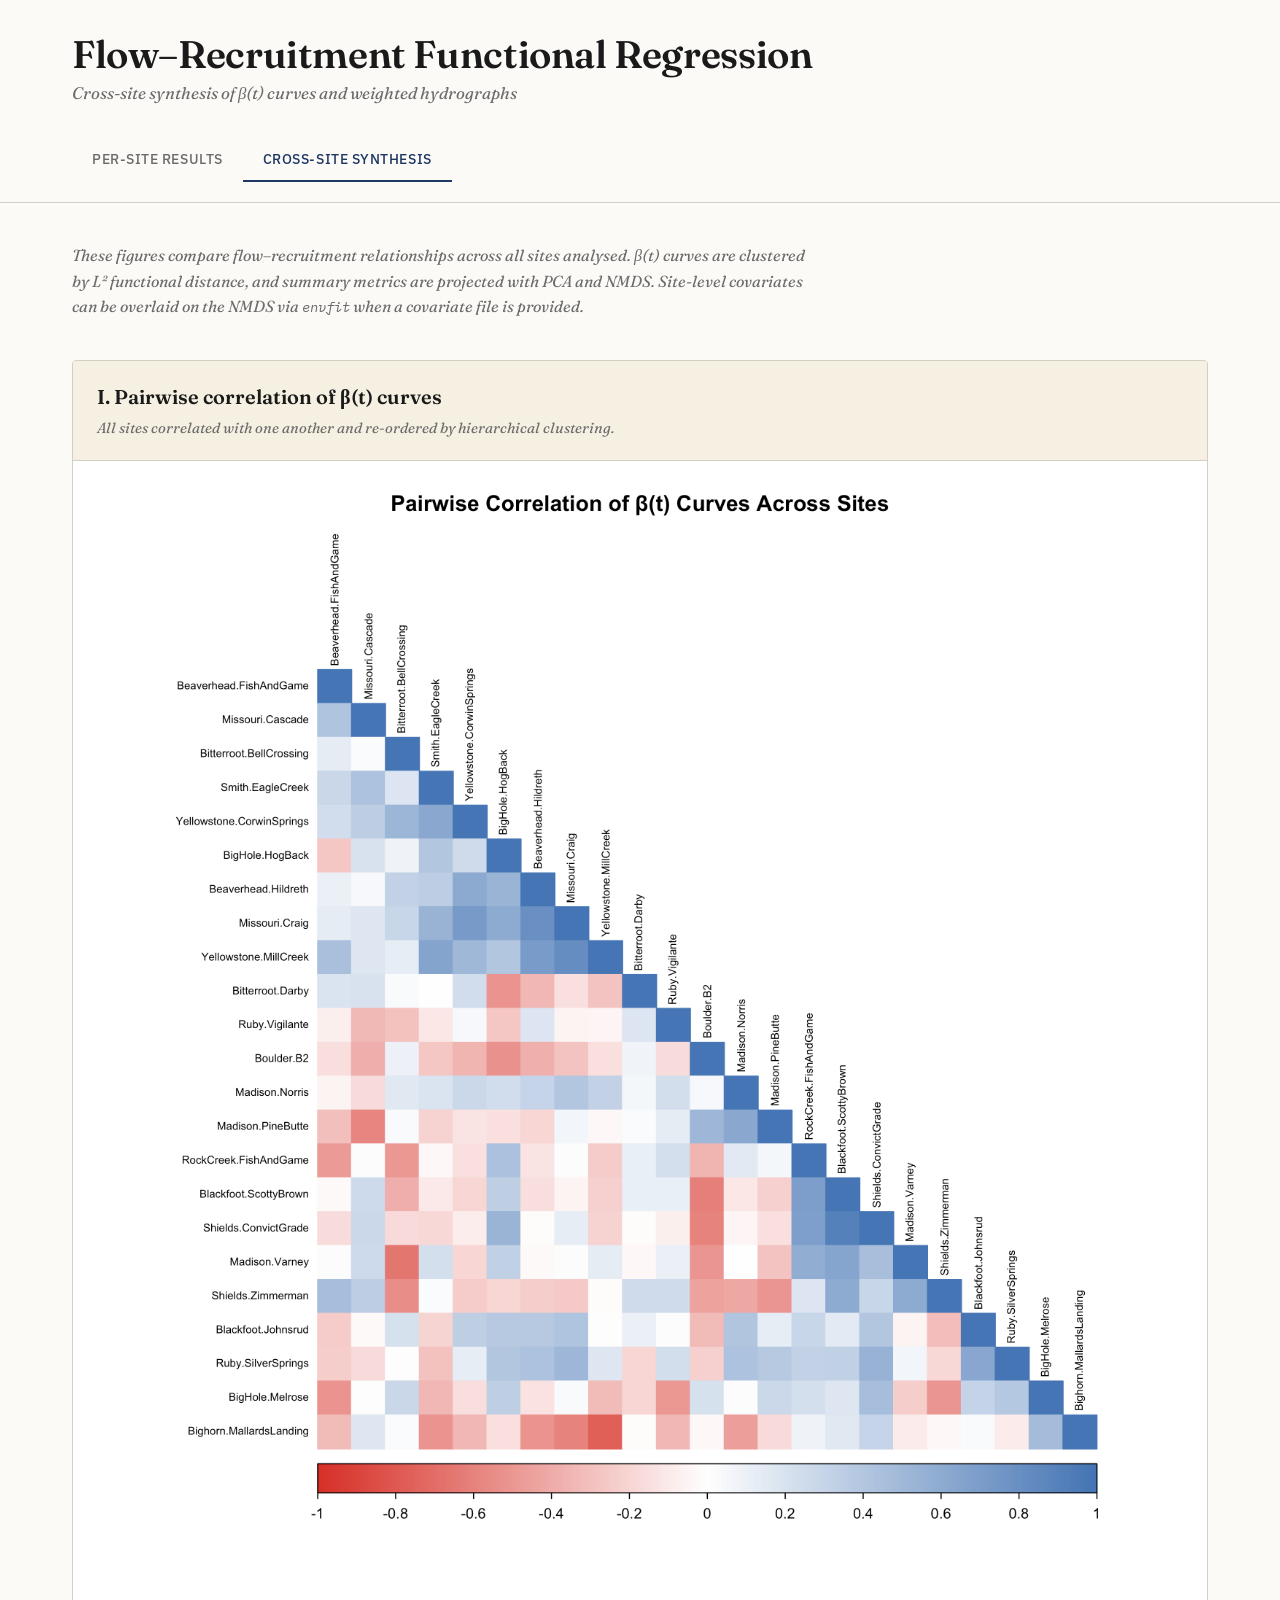
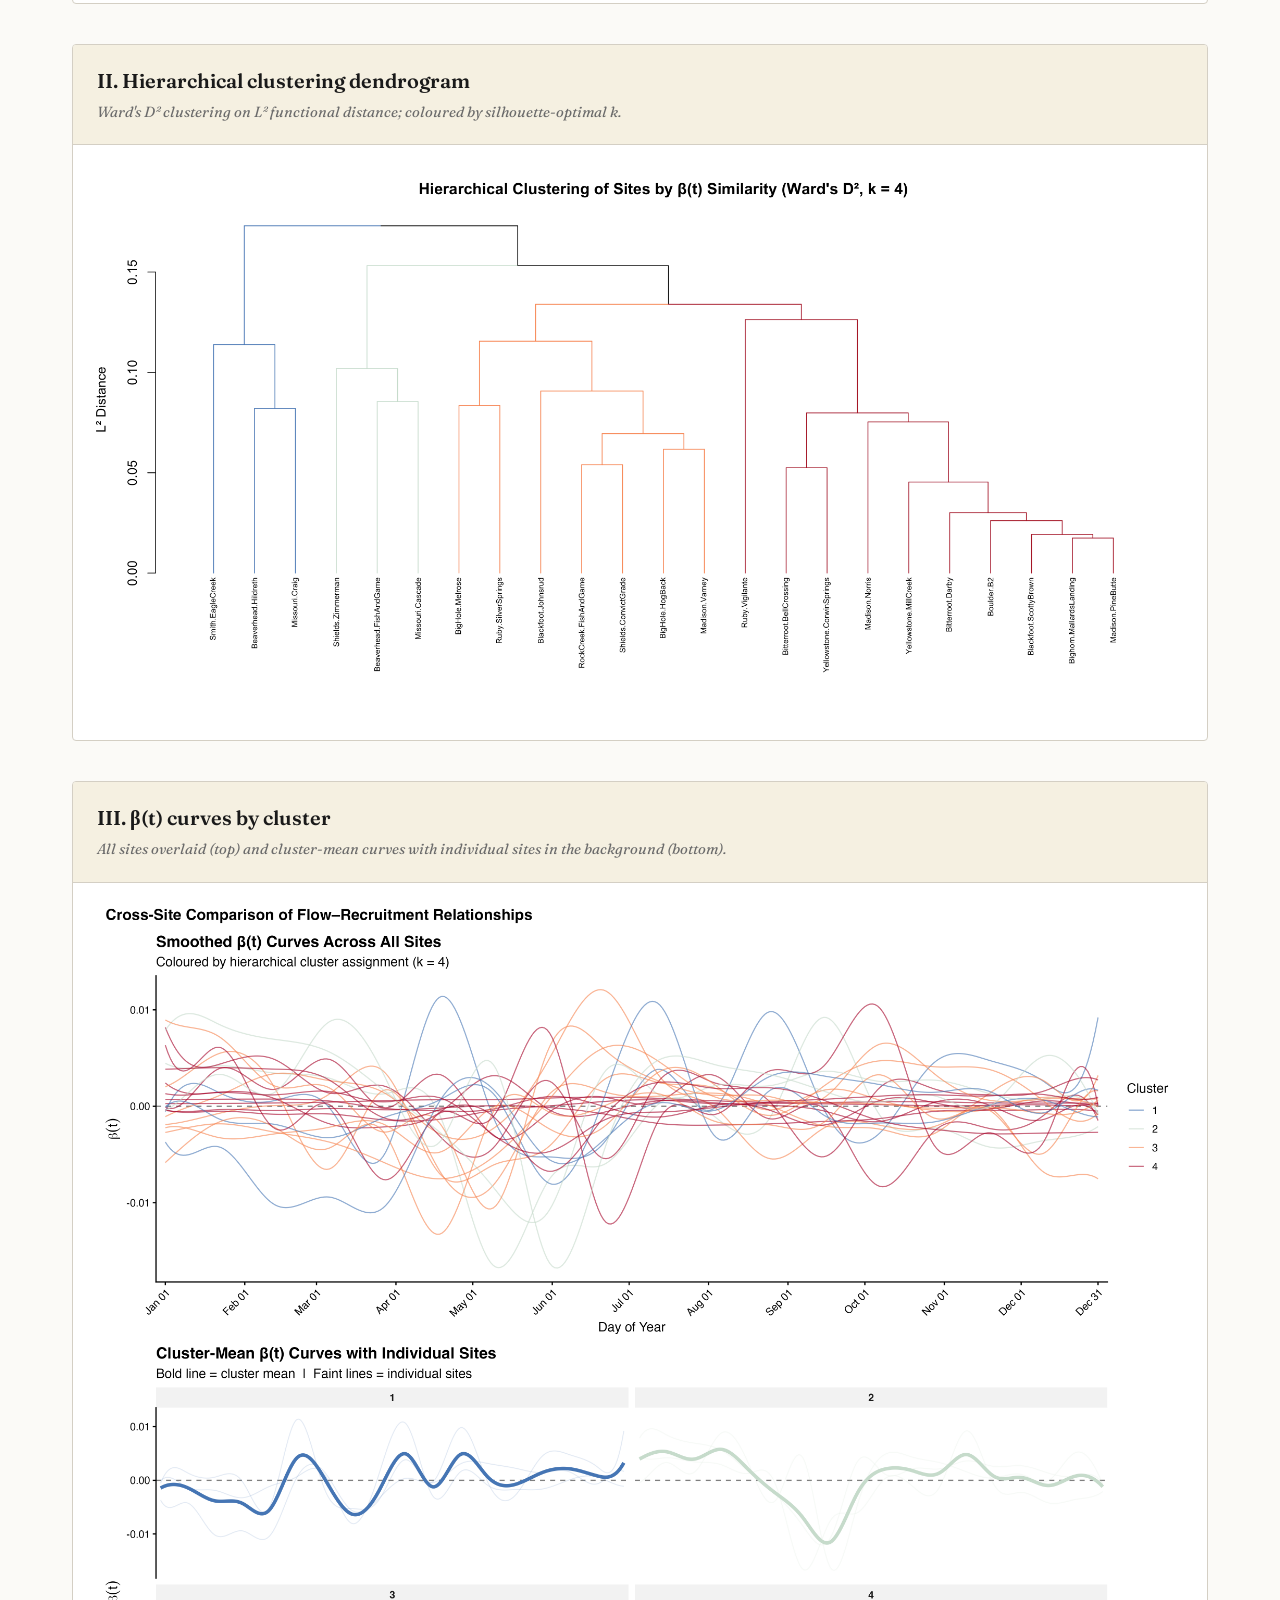
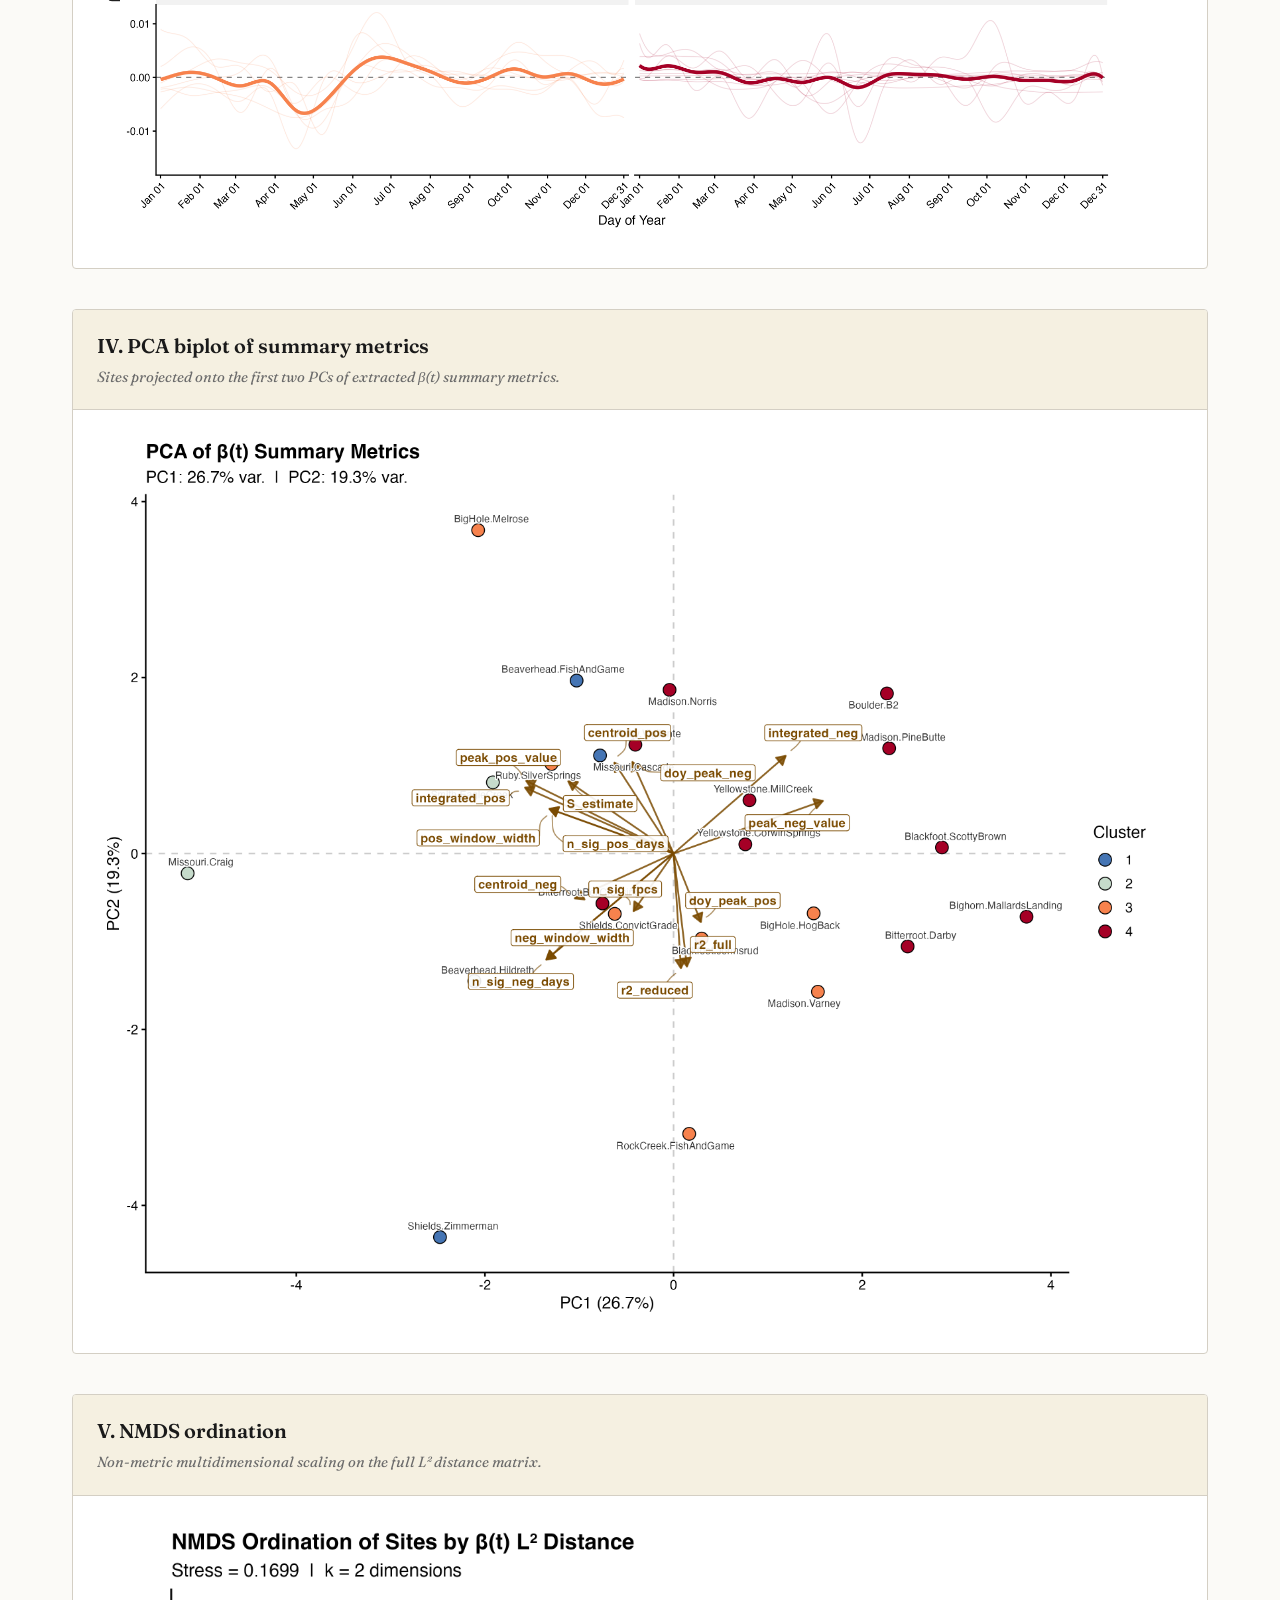
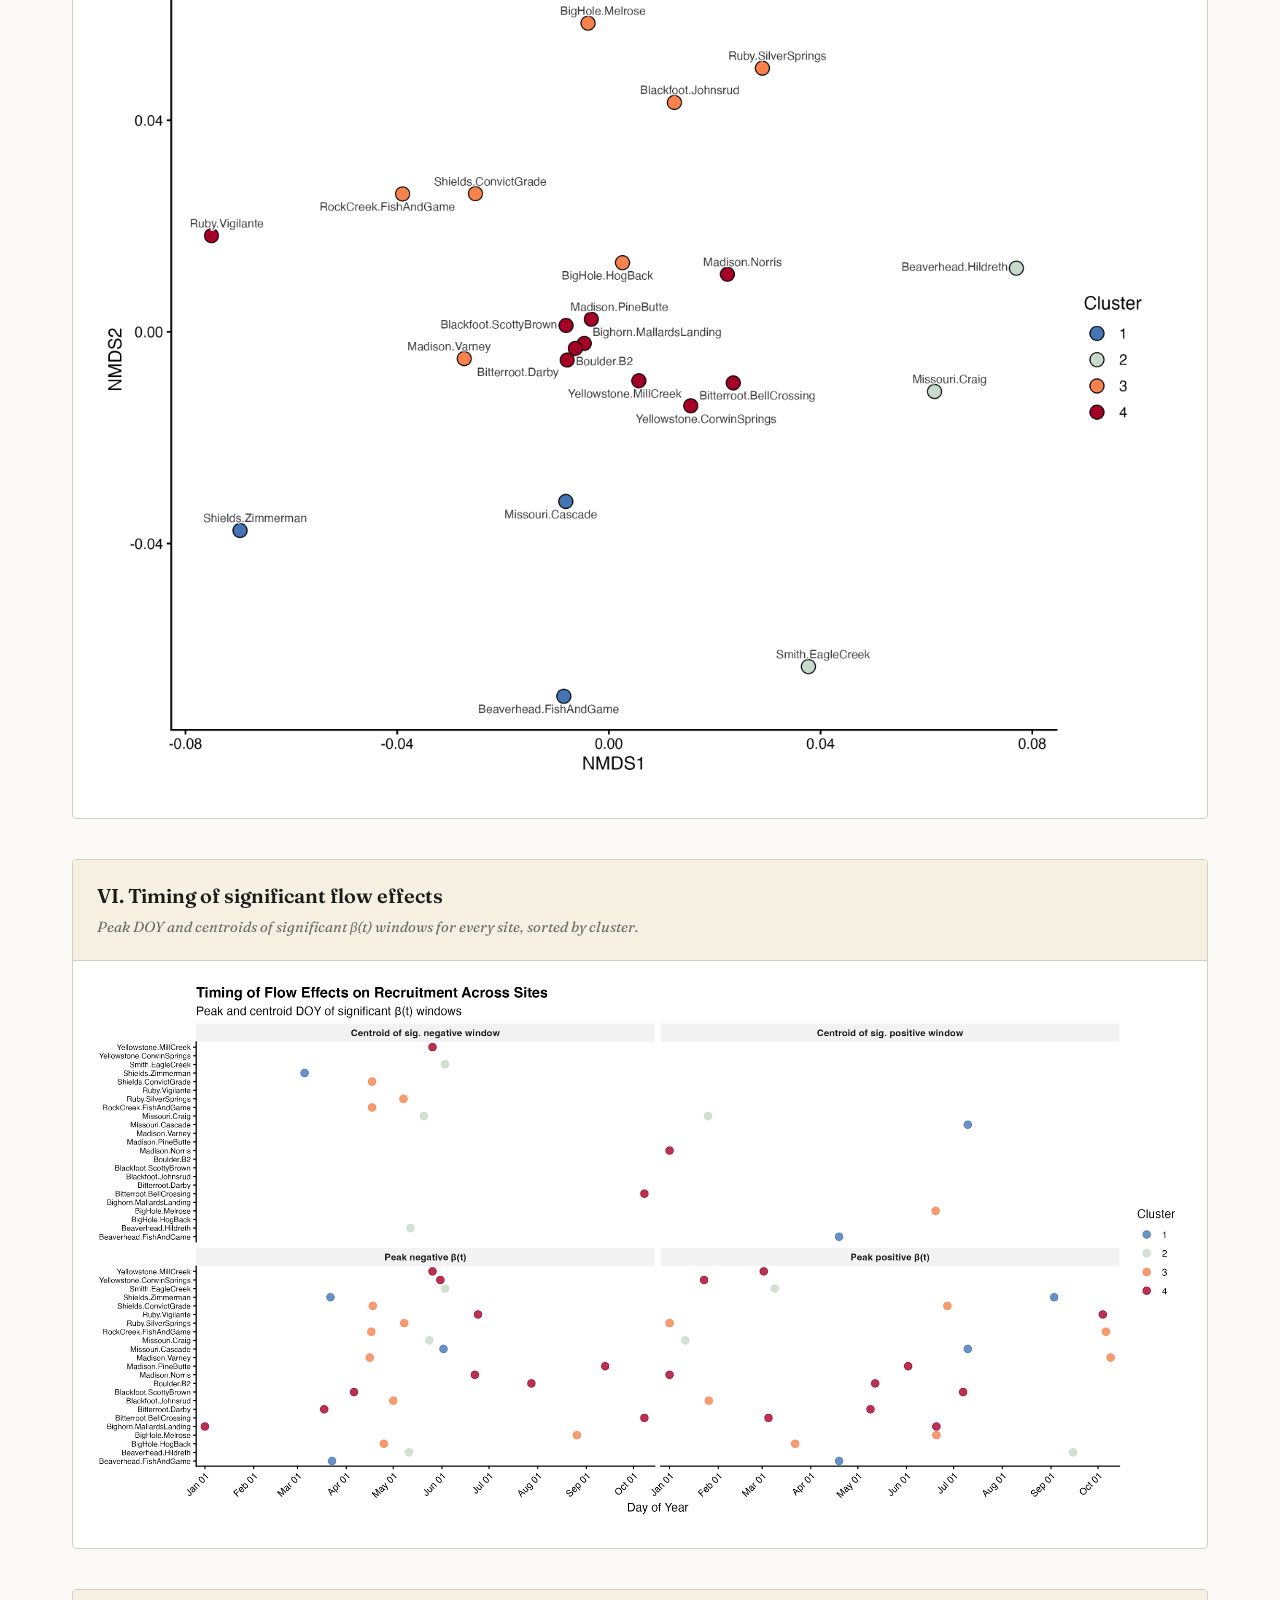
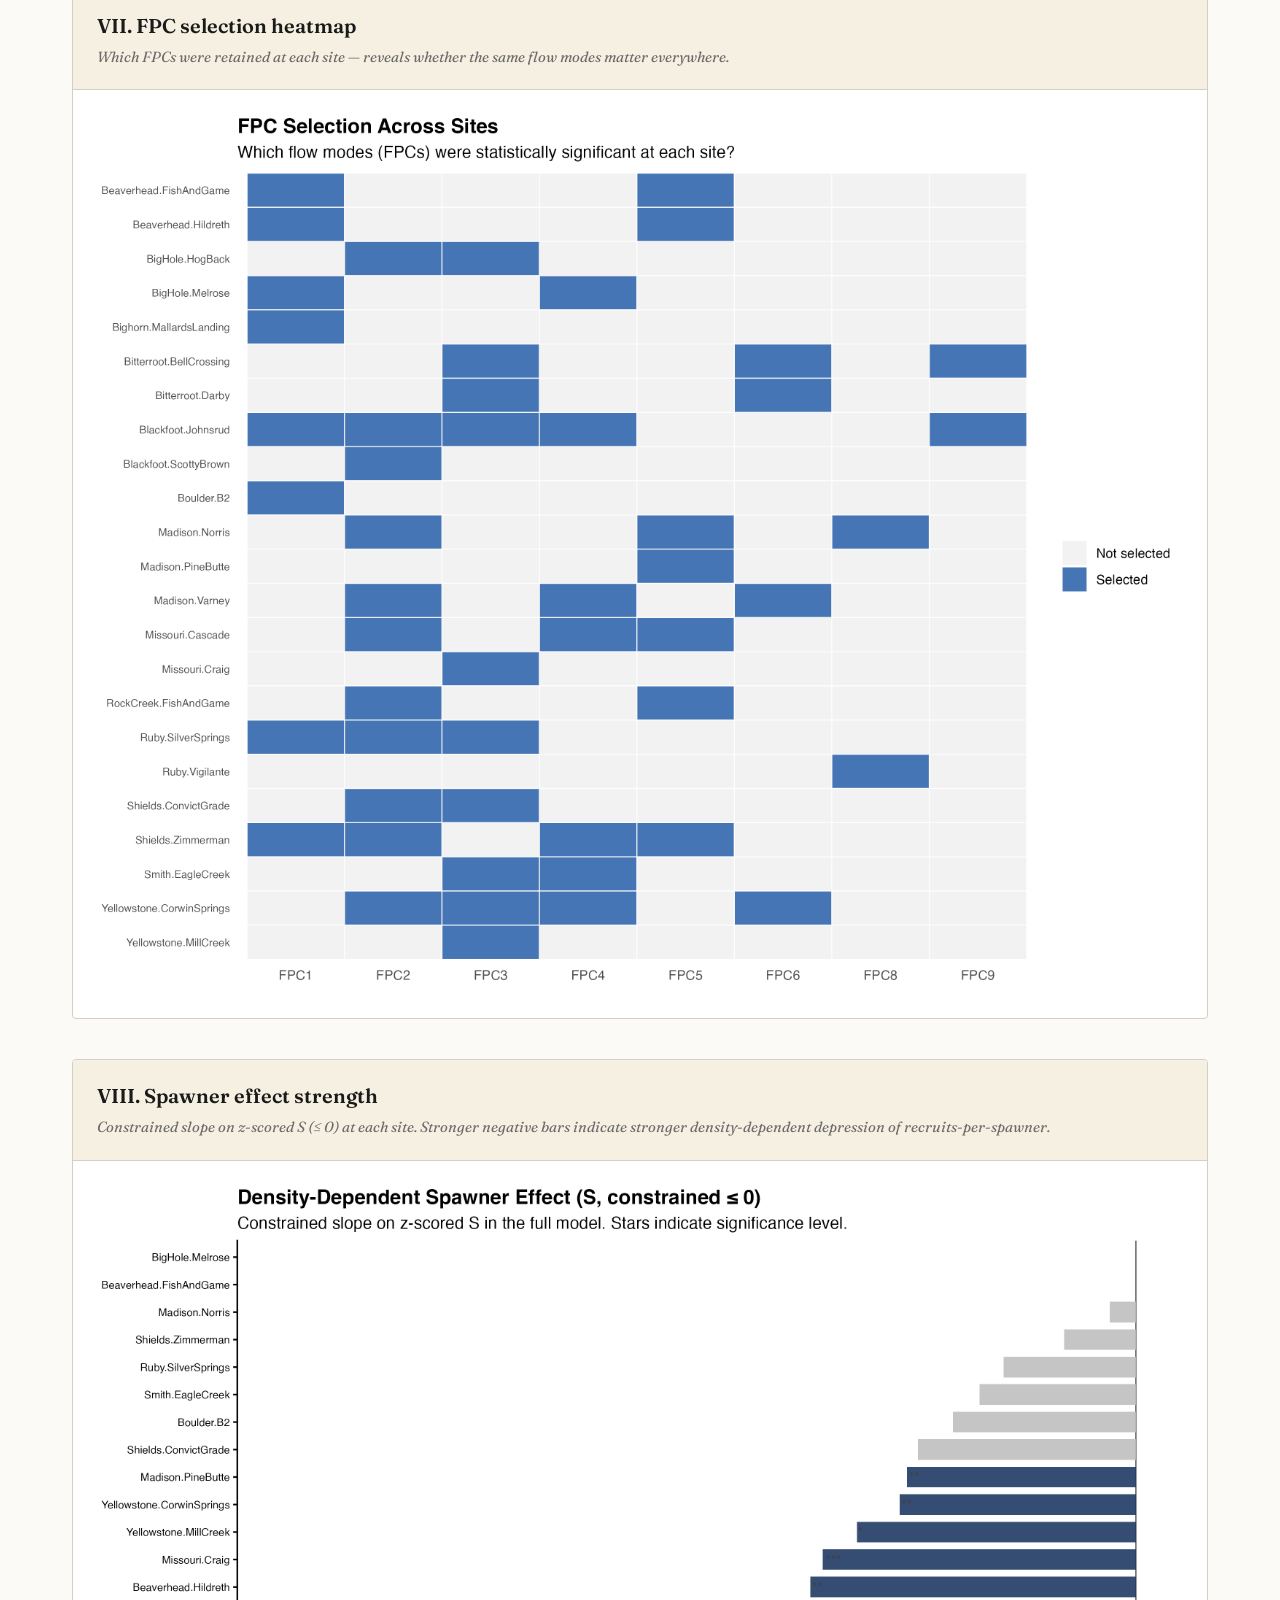
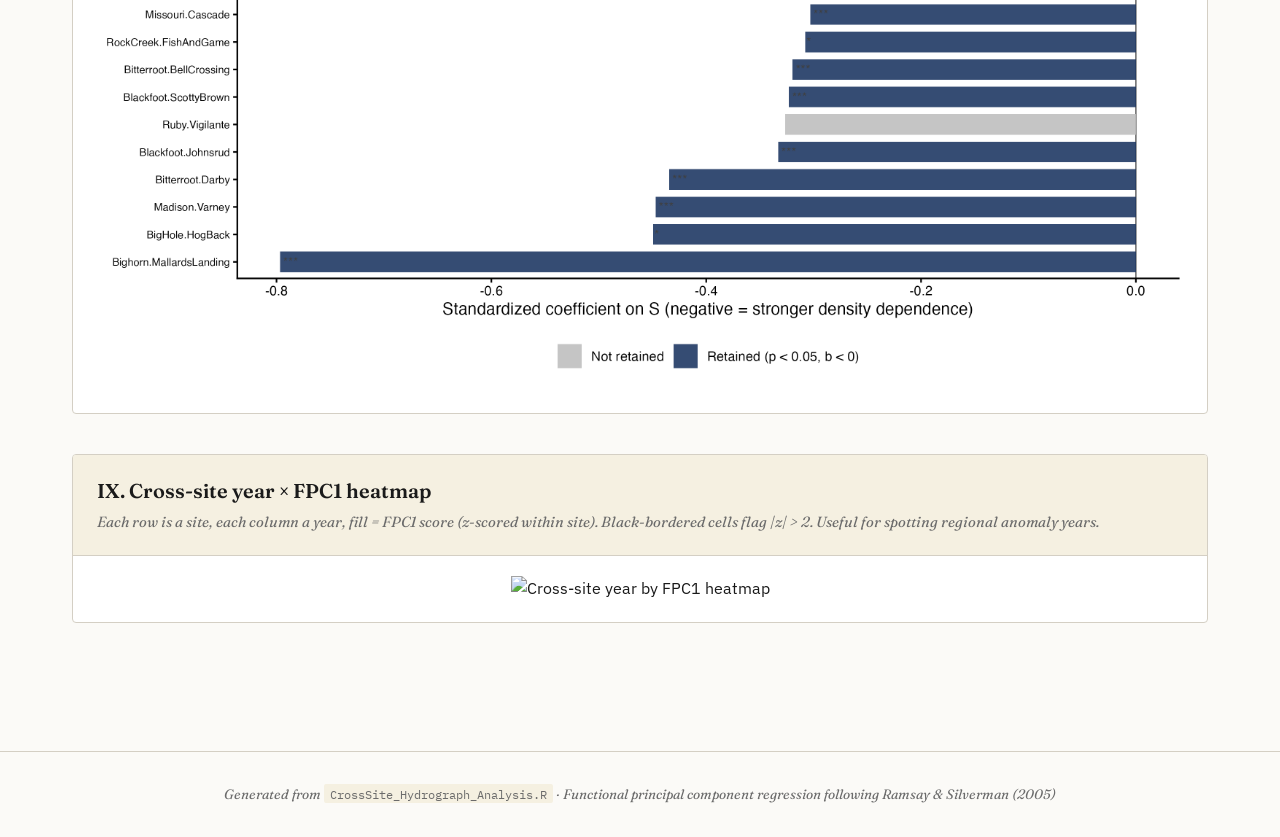
==== commit fcf78f28: "add"Another valuable plot I think would be how different years score on these FPCs by system. Like I" ====
--- a/docs/cross_site.html
+++ b/docs/cross_site.html
@@ -121,6 +121,17 @@
       </div>
     </article>
 
+    <article class="cross-site-card">
+      <div class="card-header">
+        <h3>IX. Cross-site year × FPC1 heatmap</h3>
+        <p class="desc">Each row is a site, each column a year, fill = FPC1 score (z-scored within site). Black-bordered cells flag |z| > 2. Useful for spotting regional anomaly years.</p>
+      </div>
+      <div class="card-body">
+        <img src="assets/cross_site/year_fpc_heatmap_crosssite.png"
+             alt="Cross-site year by FPC1 heatmap">
+      </div>
+    </article>
+
   </div>
 
 </main>
